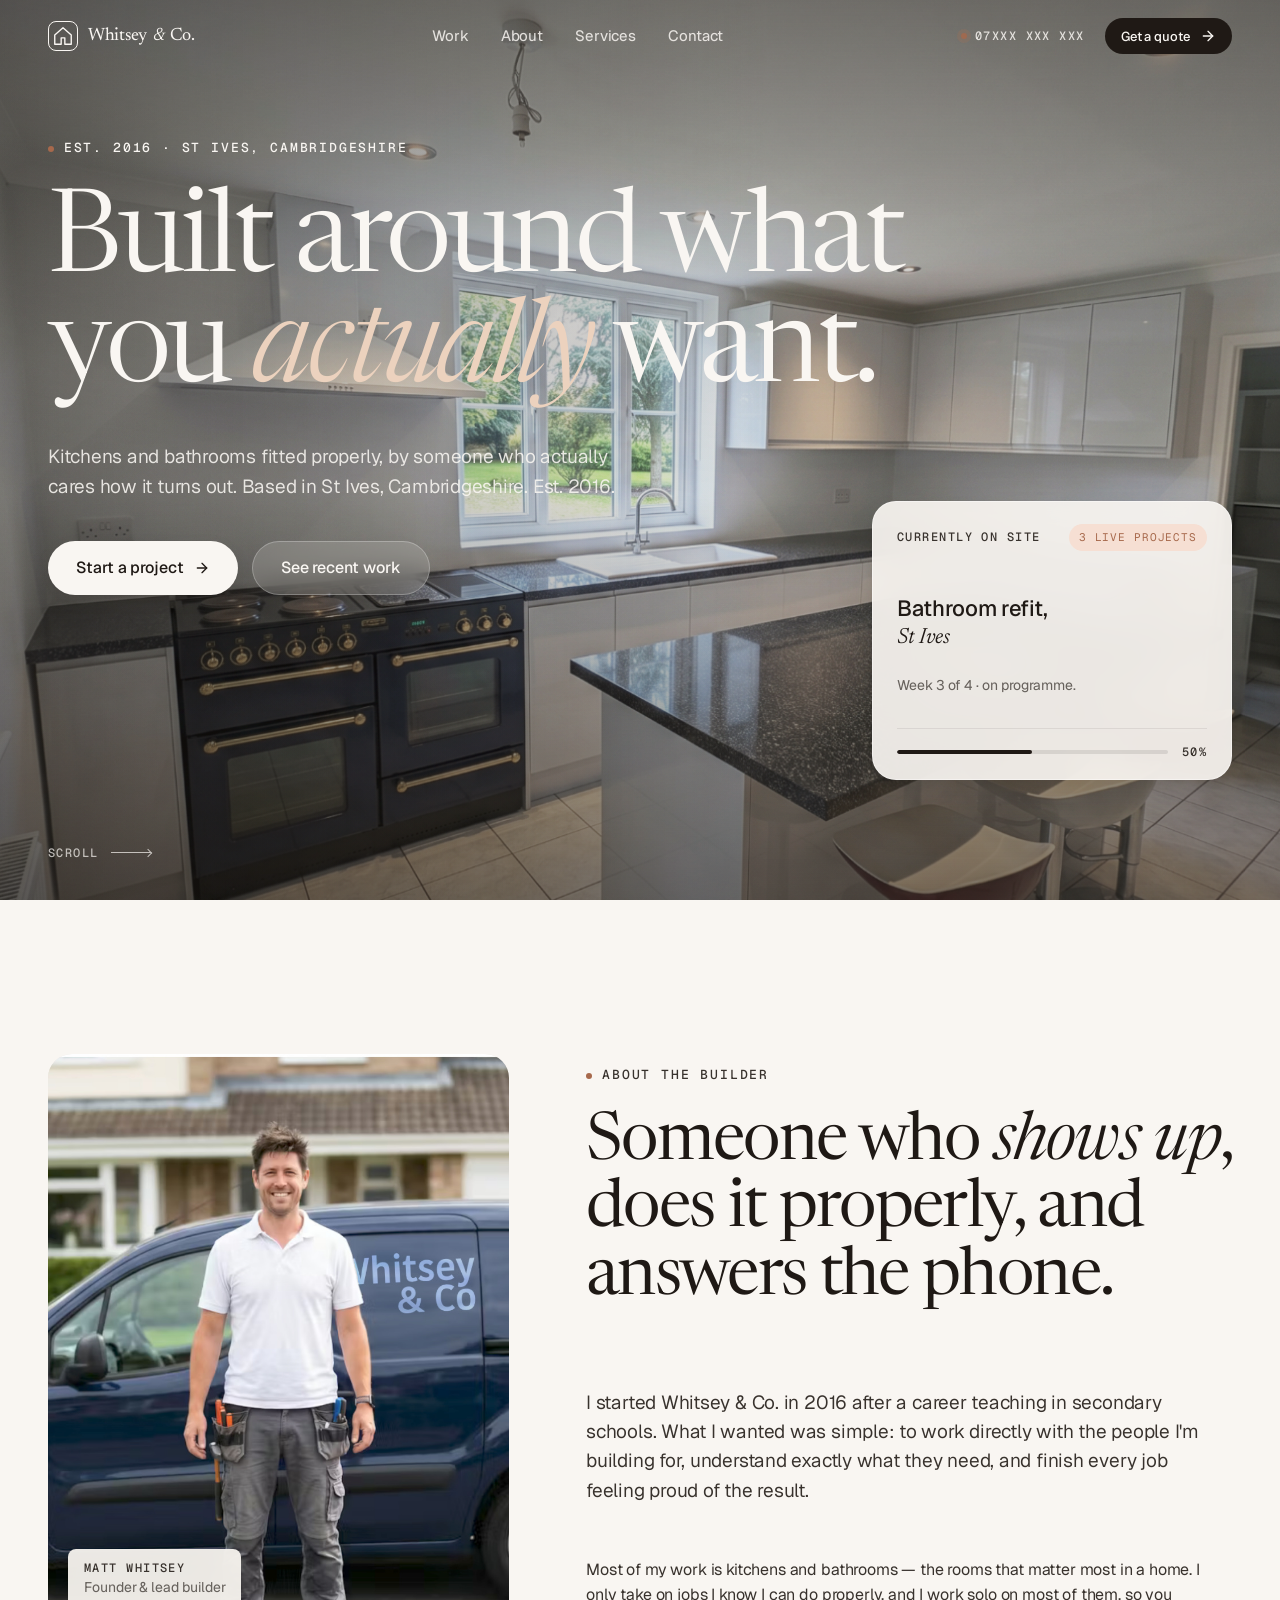
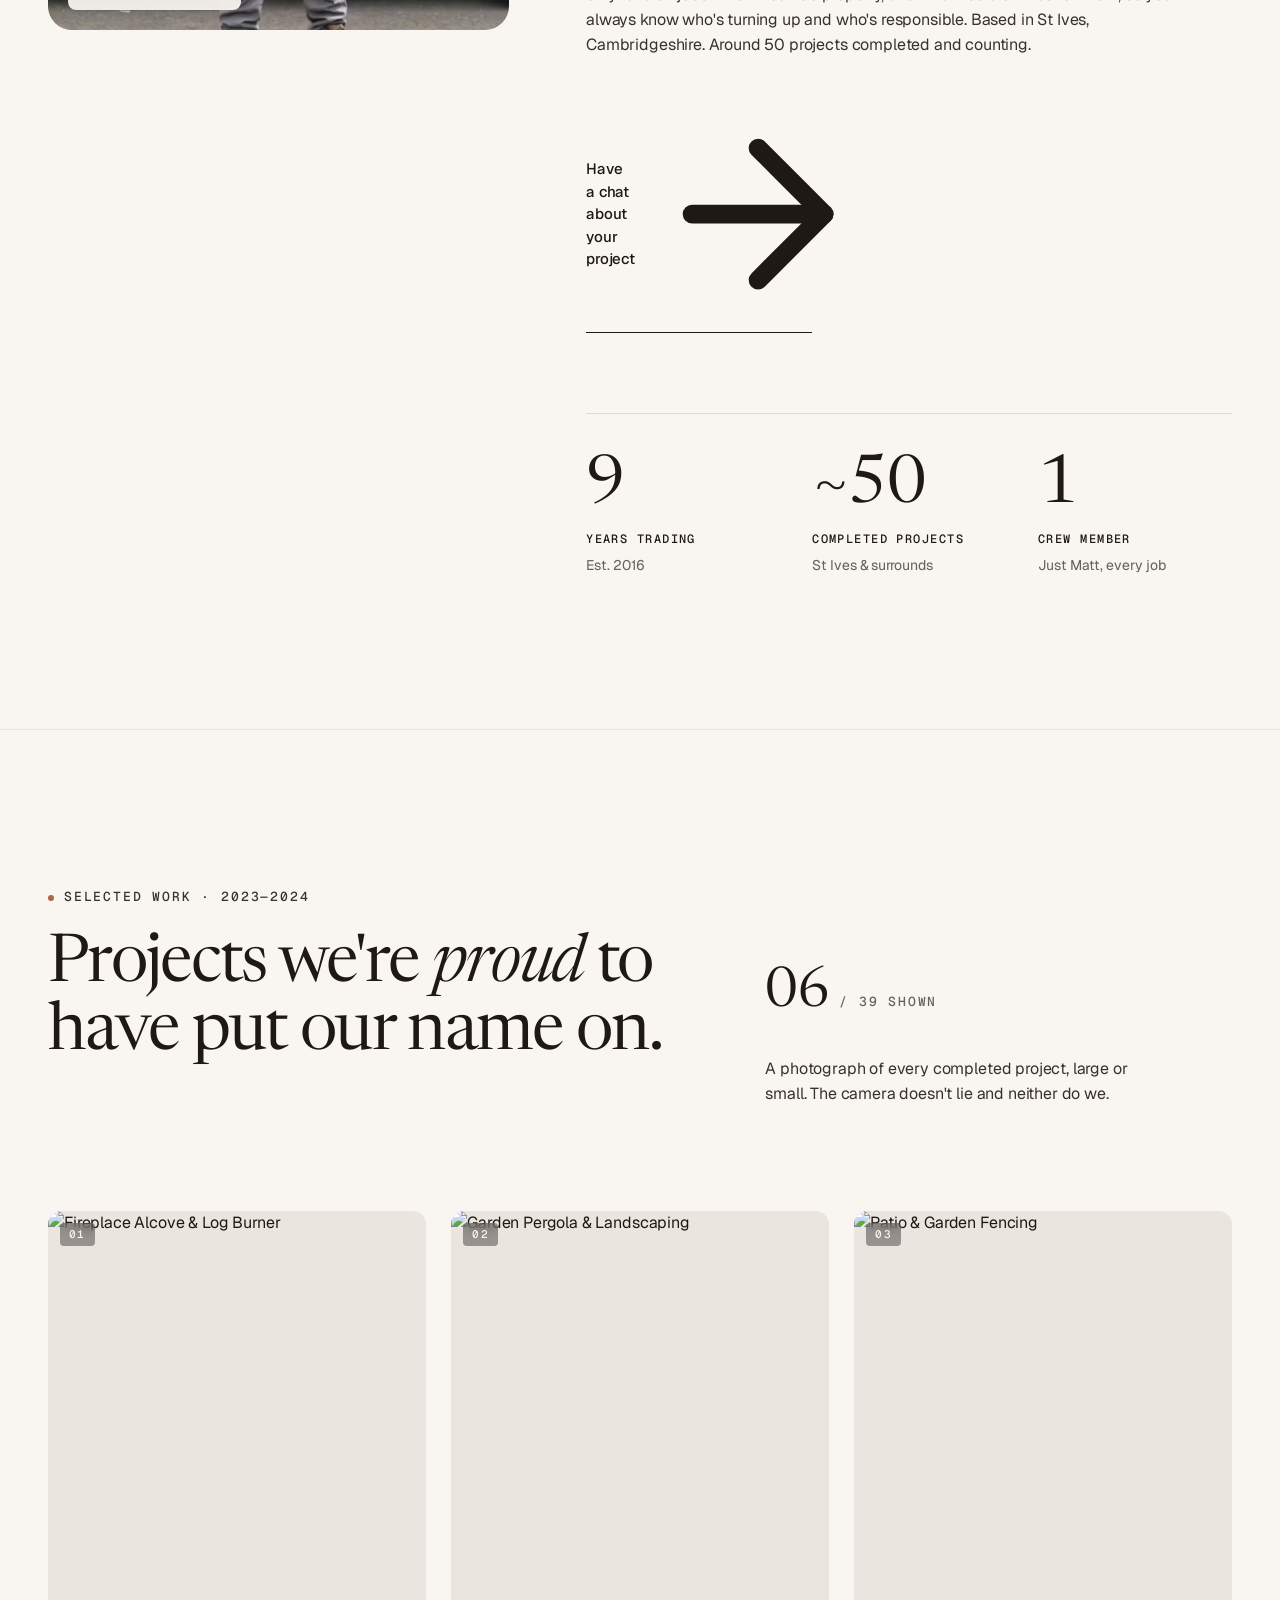
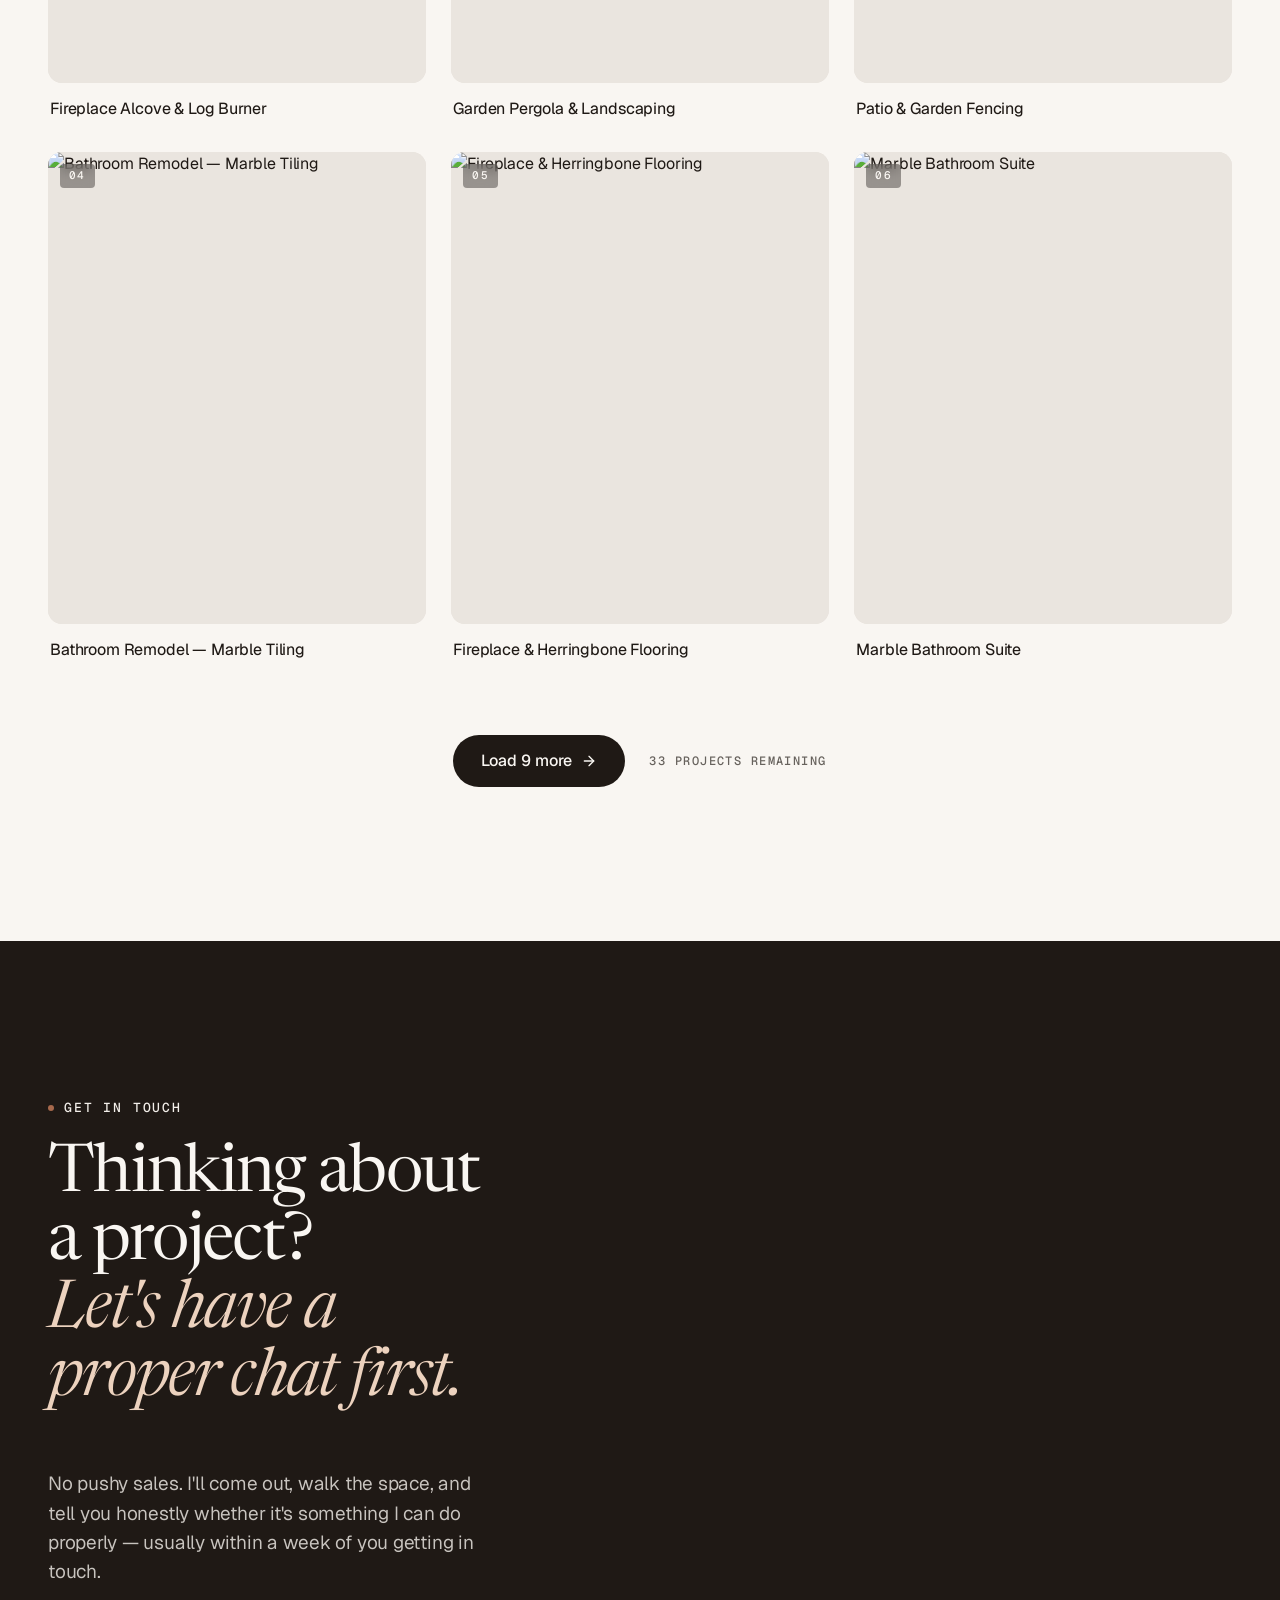
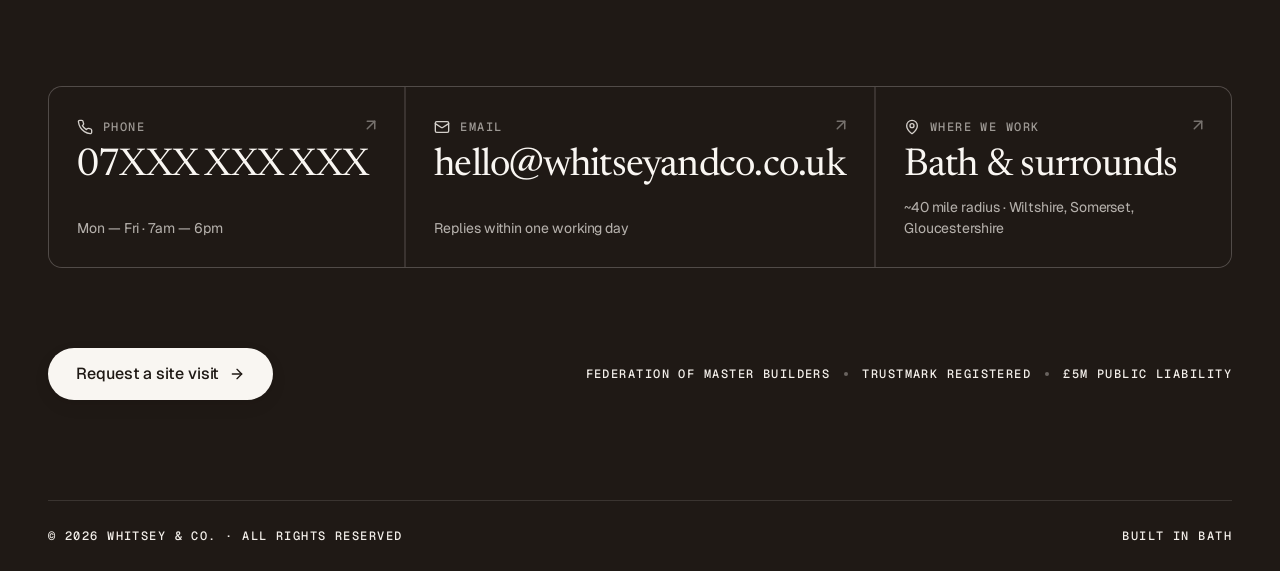
==== index.html @ 05865a09 "Initial commit — Whitsey & Co website Static website for Matt Whitsey's building company with homepa" ====
<!DOCTYPE html>
<html lang="en-GB">
<head>
  <meta charset="utf-8" />
  <meta name="viewport" content="width=device-width,initial-scale=1" />
  <title>Whitsey &amp; Co. — Building Better Homes, Together</title>

  <link rel="preconnect" href="https://fonts.googleapis.com" />
  <link rel="preconnect" href="https://fonts.gstatic.com" crossorigin />
  <link href="https://fonts.googleapis.com/css2?family=Newsreader:ital,opsz,wght@0,6..72,300..600;1,6..72,300..600&family=Geist:wght@300..700&family=Geist+Mono:wght@400..600&display=swap" rel="stylesheet" />

  <style>
    /* ============================================================
       Design Tokens
    ============================================================ */
    :root {
      --bone:        oklch(0.975 0.006 80);
      --bone-2:      oklch(0.955 0.008 75);
      --bone-3:      oklch(0.925 0.010 75);
      --ink:         oklch(0.22 0.012 60);
      --ink-2:       oklch(0.32 0.012 60);
      --ink-3:       oklch(0.50 0.010 65);
      --ink-4:       oklch(0.72 0.008 70);
      --terra:       oklch(0.58 0.09 45);
      --terra-soft:  oklch(0.92 0.03 50);
      --glass-dark:  rgba(28, 24, 20, 0.10);
      --glass-light: rgba(252, 250, 246, 0.16);
      --scrim:       rgba(28, 24, 20, 0.35);

      --font-display: "Newsreader", "Cormorant Garamond", Georgia, serif;
      --font-sans:    "Geist", "Inter", system-ui, -apple-system, "Helvetica Neue", sans-serif;
      --font-mono:    "Geist Mono", "JetBrains Mono", "SF Mono", ui-monospace, monospace;

      --s-1:4px; --s-2:8px; --s-3:12px; --s-4:16px; --s-5:24px;
      --s-6:32px; --s-7:48px; --s-8:64px; --s-9:96px; --s-10:128px;

      --r-sm:4px; --r-md:8px; --r-lg:14px; --r-xl:24px; --r-pill:999px;

      --sh-1: 0 1px 2px rgba(28,24,20,0.04), 0 1px 1px rgba(28,24,20,0.03);
      --sh-2: 0 6px 18px rgba(28,24,20,0.06), 0 2px 4px rgba(28,24,20,0.04);
      --sh-3: 0 24px 60px rgba(28,24,20,0.12), 0 6px 12px rgba(28,24,20,0.06);

      --container: 1280px;
      --container-wide: 1440px;
      --gutter: clamp(20px, 4vw, 48px);
    }

    /* ============================================================
       Reset & base
    ============================================================ */
    *, *::before, *::after { box-sizing: border-box; }
    html, body {
      margin: 0; padding: 0;
      background: var(--bone); color: var(--ink);
      font-family: var(--font-sans);
      font-feature-settings: "kern", "ss01", "cv11";
      -webkit-font-smoothing: antialiased;
      -moz-osx-font-smoothing: grayscale;
      text-rendering: optimizeLegibility;
    }
    body { font-size: 16px; line-height: 1.5; letter-spacing: -0.01em; }
    img { display: block; max-width: 100%; background: var(--bone-3); }
    button { font: inherit; color: inherit; background: none; border: 0; cursor: pointer; }
    a { color: inherit; text-decoration: none; }
    html { scroll-behavior: smooth; }

    /* ============================================================
       Typography
    ============================================================ */
    .display-xl {
      font-family: var(--font-display); font-weight: 360;
      font-size: clamp(56px, 9vw, 128px);
      line-height: 0.96; letter-spacing: -0.03em;
    }
    .display-xl em { font-style: italic; font-weight: 340; }

    .display-lg {
      font-family: var(--font-display); font-weight: 380;
      font-size: clamp(40px, 5.2vw, 72px);
      line-height: 1.02; letter-spacing: -0.025em;
    }
    .display-lg em { font-style: italic; font-weight: 360; }

    .heading-md {
      font-family: var(--font-display); font-weight: 420;
      font-size: clamp(28px, 3vw, 40px);
      line-height: 1.1; letter-spacing: -0.02em;
    }
    .heading-sm {
      font-family: var(--font-sans); font-weight: 500;
      font-size: 22px; line-height: 1.25; letter-spacing: -0.015em;
    }
    .body-lg {
      font-family: var(--font-sans); font-weight: 380;
      font-size: 19px; line-height: 1.55; letter-spacing: -0.012em;
      color: var(--ink-2);
    }
    .body-md {
      font-family: var(--font-sans); font-weight: 400;
      font-size: 16px; line-height: 1.55; letter-spacing: -0.01em;
      color: var(--ink-2);
    }
    .body-sm {
      font-family: var(--font-sans); font-weight: 420;
      font-size: 14px; line-height: 1.5; letter-spacing: -0.005em;
      color: var(--ink-3);
    }
    .mono-label {
      font-family: var(--font-mono); font-weight: 500;
      font-size: 12px; line-height: 1.2; letter-spacing: 0.12em;
      text-transform: uppercase; color: var(--ink-2);
    }
    .mono-label-lg {
      font-family: var(--font-mono); font-weight: 500;
      font-size: 13px; line-height: 1.3; letter-spacing: 0.14em;
      text-transform: uppercase; color: var(--ink-2);
    }

    /* ============================================================
       Buttons
    ============================================================ */
    .btn {
      display: inline-flex; align-items: center; gap: 10px;
      padding: 14px 24px; border-radius: var(--r-pill);
      font-family: var(--font-sans); font-weight: 500;
      font-size: 15px; letter-spacing: -0.005em;
      transition: transform 0.2s ease, background 0.2s ease, color 0.2s ease, box-shadow 0.2s ease;
      white-space: nowrap; line-height: 1;
    }
    .btn:focus-visible { outline: 1.5px dashed var(--ink); outline-offset: 3px; }
    .btn:hover { transform: translateY(-1px); }
    .btn:active { transform: translateY(0); }
    .btn--ink { background: var(--ink); color: var(--bone); }
    .btn--ink:hover { background: #000; }
    .btn--bone { background: var(--bone); color: var(--ink); box-shadow: var(--sh-2); }
    .btn--bone:hover { background: #fff; }
    .btn--ghost { background: transparent; color: var(--ink); border: 1px solid var(--ink); }
    .btn--ghost:hover { background: var(--ink); color: var(--bone); }
    .btn--glass-light {
      background: var(--glass-light); color: var(--bone);
      backdrop-filter: blur(12px); -webkit-backdrop-filter: blur(12px);
      border: 1px solid rgba(255,255,255,0.25);
    }
    .btn--glass-light:hover { background: rgba(255,255,255,0.28); }
    .btn--sm { padding: 10px 16px; font-size: 13px; }
    .btn--lg { padding: 18px 28px; font-size: 16px; }

    /* ============================================================
       Icons (inline SVG)
    ============================================================ */
    .icon {
      display: inline-block; flex-shrink: 0;
      stroke: currentColor; fill: none;
      stroke-width: 2; stroke-linecap: round; stroke-linejoin: round;
      vertical-align: -0.125em;
    }
    .btn .icon { width: 16px; height: 16px; transition: transform 0.2s ease; }
    .btn:hover .icon[data-arrow] { transform: translateX(2px); }

    /* ============================================================
       Layout utilities
    ============================================================ */
    .container { max-width: var(--container); margin: 0 auto; padding: 0 var(--gutter); }
    .container-wide { max-width: var(--container-wide); margin: 0 auto; padding: 0 var(--gutter); }
    .hairline { height: 1px; background: var(--ink-4); opacity: 0.35; }
    .section-marker { display: inline-flex; align-items: center; gap: 10px; }
    .section-marker::before {
      content: ""; width: 6px; height: 6px; border-radius: 50%;
      background: var(--terra); display: inline-block;
    }

    /* ============================================================
       Navigation
    ============================================================ */
    .nav {
      position: fixed; top: 0; left: 0; right: 0; z-index: 100;
      padding: 18px 0;
      transition: background 0.3s ease, backdrop-filter 0.3s ease, padding 0.3s ease;
    }
    .nav--scrolled {
      background: rgba(249,246,241,0.88);
      backdrop-filter: blur(16px) saturate(140%);
      -webkit-backdrop-filter: blur(16px) saturate(140%);
      padding: 12px 0;
      border-bottom: 1px solid rgba(28,24,20,0.06);
    }
    .nav__inner {
      display: flex; align-items: center; justify-content: space-between; gap: 32px;
    }
    .nav__mark {
      display: inline-flex; align-items: center; gap: 10px;
      color: var(--bone); transition: color 0.3s ease;
    }
    .nav--scrolled .nav__mark { color: var(--ink); }
    .nav__mark-glyph {
      width: 30px; height: 30px;
      border: 1px solid currentColor; border-radius: 8px;
      display: inline-flex; align-items: center; justify-content: center;
    }
    .nav__mark-word {
      font-family: var(--font-display); font-weight: 440;
      font-size: 18px; letter-spacing: -0.015em;
    }
    .nav__mark-amp { font-style: italic; font-weight: 400; margin: 0 2px; }
    .nav__links {
      display: flex; gap: 32px; list-style: none; margin: 0; padding: 0;
    }
    .nav__links a {
      font-family: var(--font-sans); font-size: 15px; font-weight: 440;
      letter-spacing: -0.008em; color: var(--bone); opacity: 0.85;
      transition: opacity 0.2s ease, color 0.3s ease;
    }
    .nav__links a:hover { opacity: 1; }
    .nav--scrolled .nav__links a { color: var(--ink-2); }
    .nav--scrolled .nav__links a:hover { color: var(--ink); }
    .nav__cta { display: flex; align-items: center; gap: 20px; }
    .nav__phone {
      display: inline-flex; align-items: center; gap: 8px;
      color: var(--bone); opacity: 0.85; transition: color 0.3s ease;
    }
    .nav--scrolled .nav__phone { color: var(--ink-2); }
    .nav__phone-dot {
      width: 6px; height: 6px; border-radius: 50%;
      background: var(--terra); box-shadow: 0 0 0 4px rgba(196,116,74,0.2);
    }
    /* Hamburger button */
    .nav__burger {
      display: none;
      flex-direction: column; justify-content: center; align-items: center;
      gap: 5px; width: 40px; height: 40px;
      background: none; border: none; cursor: pointer; padding: 4px;
      color: var(--bone); transition: color 0.3s ease;
    }
    .nav--scrolled .nav__burger { color: var(--ink); }
    .nav__burger span {
      display: block; width: 22px; height: 2px;
      background: currentColor; border-radius: 2px;
      transition: transform 0.25s ease, opacity 0.2s ease, width 0.25s ease;
      transform-origin: center;
    }
    /* Animated to X when open */
    .nav--open .nav__burger span:nth-child(1) { transform: translateY(7px) rotate(45deg); }
    .nav--open .nav__burger span:nth-child(2) { opacity: 0; width: 0; }
    .nav--open .nav__burger span:nth-child(3) { transform: translateY(-7px) rotate(-45deg); }

    /* Mobile drawer */
    .nav__drawer {
      display: none;
      position: fixed; inset: 0; top: 0; z-index: 90;
      padding-top: 72px;
      background: var(--ink);
      flex-direction: column;
      animation: drawerIn 0.25s cubic-bezier(0.16,1,0.3,1) forwards;
    }
    @keyframes drawerIn {
      from { opacity: 0; transform: translateY(-8px); }
      to   { opacity: 1; transform: translateY(0); }
    }
    .nav--open .nav__drawer { display: flex; }
    .nav__drawer ul {
      list-style: none; margin: 0; padding: 32px var(--gutter);
      display: flex; flex-direction: column; gap: 4px;
    }
    .nav__drawer ul a {
      display: block; font-family: var(--font-display);
      font-size: clamp(32px, 8vw, 48px); font-weight: 380;
      color: var(--bone); opacity: 0.9; letter-spacing: -0.02em;
      line-height: 1.2;
      transition: opacity 0.15s ease;
    }
    .nav__drawer ul a:hover { opacity: 1; }
    .nav__drawer ul a[aria-current="page"] { color: var(--terra); opacity: 1; }
    .nav__drawer-close {
      position: absolute; top: 18px; right: var(--gutter);
      display: inline-flex; align-items: center; justify-content: center;
      width: 40px; height: 40px;
      background: none; border: none; border-radius: 50%;
      color: var(--bone); opacity: 0.6; cursor: pointer;
      transition: opacity 0.15s ease;
    }
    .nav__drawer-close:hover { opacity: 1; }
    .nav__drawer-cta {
      padding: 0 var(--gutter) 40px;
      margin-top: auto;
      border-top: 1px solid rgba(255,255,255,0.08);
      padding-top: 28px;
    }
    .nav__drawer-cta a { display: inline-flex; }

    @media (max-width: 960px) {
      .nav__phone { display: none; }
    }
    @media (max-width: 640px) {
      .nav__links { display: none; }
      .nav__burger { display: flex; }
      .nav__cta .btn { display: none; }
    }

    /* ============================================================
       Hero
    ============================================================ */
    .hero {
      position: relative; min-height: 100vh; min-height: 100svh;
      color: var(--bone); overflow: hidden; isolation: isolate;
    }
    .hero__image {
      position: absolute; inset: 0; z-index: -1;
      --py: 0px; overflow: hidden;
    }
    .hero__image img {
      width: 100%; height: 115%;
      object-fit: cover; object-position: center;
      transform: translate3d(0, calc(var(--py) * -1), 0) scale(var(--kb-scale, 1.06));
      animation: kenburns 28s ease-in-out infinite alternate;
      will-change: transform;
    }
    @keyframes kenburns {
      0%   { transform: translate3d(0, calc(var(--py) * -1), 0) scale(1.05); transform-origin: 52% 48%; }
      100% { transform: translate3d(0, calc(var(--py) * -1), 0) scale(1.10); transform-origin: 48% 52%; }
    }
    @media (prefers-reduced-motion: reduce) {
      .hero__image img { animation: none; transform: translate3d(0, calc(var(--py) * -1), 0) scale(1.05); }
    }
    .hero__grain {
      position: absolute; inset: 0; pointer-events: none;
      opacity: 0.06; mix-blend-mode: overlay;
      background-image: url("data:image/svg+xml;utf8,<svg xmlns='http://www.w3.org/2000/svg' width='160' height='160'><filter id='n'><feTurbulence type='fractalNoise' baseFrequency='0.9' numOctaves='2' stitchTiles='stitch'/></filter><rect width='100%25' height='100%25' filter='url(%23n)'/></svg>");
      background-size: 160px 160px;
    }
    .hero__scrim {
      position: absolute; inset: 0;
      background:
        linear-gradient(180deg, rgba(28,24,20,0.48) 0%, rgba(28,24,20,0.18) 30%, rgba(28,24,20,0.10) 55%, rgba(28,24,20,0.55) 100%),
        linear-gradient(90deg, rgba(28,24,20,0.28) 0%, rgba(28,24,20,0) 60%);
    }
    .hero__content {
      position: relative; min-height: 100vh; min-height: 100svh;
      padding-top: 140px; padding-bottom: 80px;
      display: grid; grid-template-columns: minmax(0,1fr); align-content: start;
    }
    .hero__eyebrow {
      margin-bottom: 32px; display: flex; align-items: center; gap: 10px;
    }
    .hero__eyebrow-dot {
      width: 6px; height: 6px; border-radius: 50%;
      background: var(--terra); display: inline-block;
    }
    .hero__headline { max-width: 16ch; text-wrap: balance; margin: 0 0 32px; }
    .hero__headline em { color: oklch(0.88 0.04 60); }
    .hero__lede { max-width: 46ch; color: var(--bone); opacity: 0.88; margin: 0 0 40px; }
    .hero__actions { display: flex; flex-wrap: wrap; gap: 14px; margin-bottom: 64px; }

    /* Floating glass card */
    .hero__card {
      position: absolute; right: var(--gutter); bottom: 120px;
      width: 360px; max-width: calc(100vw - 2 * var(--gutter));
      background: rgba(249,246,241,0.92);
      backdrop-filter: blur(20px) saturate(140%);
      -webkit-backdrop-filter: blur(20px) saturate(140%);
      color: var(--ink); border-radius: var(--r-xl);
      padding: 22px 24px 20px; box-shadow: var(--sh-3);
      border: 1px solid rgba(255,255,255,0.4);
    }
    .hero__card-head {
      display: flex; justify-content: space-between; align-items: center;
      margin-bottom: 18px;
    }
    .hero__card-tag {
      font-family: var(--font-mono); font-size: 11px;
      letter-spacing: 0.08em; text-transform: uppercase;
      color: var(--terra); background: var(--terra-soft);
      padding: 5px 10px; border-radius: var(--r-pill);
    }
    .hero__card-body {
      padding: 4px 0 18px;
      border-bottom: 1px solid rgba(28,24,20,0.08); margin-bottom: 16px;
    }
    .hero__card-foot { display: flex; align-items: center; gap: 14px; }
    .hero__card-progress {
      flex: 1; height: 4px; border-radius: 2px;
      background: rgba(28,24,20,0.1); overflow: hidden;
    }
    .hero__card-progress span {
      display: block; height: 100%;
      background: var(--ink); border-radius: 2px;
    }
    .hero__scroll {
      position: absolute; bottom: 40px; left: var(--gutter);
      display: flex; align-items: center; gap: 12px;
      color: var(--bone); opacity: 0.7;
    }
    .hero__scroll-line {
      display: inline-block; width: 40px; height: 1px;
      background: currentColor; position: relative;
    }
    .hero__scroll-line::after {
      content: ""; position: absolute; right: 0; top: 50%;
      width: 6px; height: 6px;
      transform: translateY(-50%) rotate(45deg);
      border-top: 1px solid currentColor; border-right: 1px solid currentColor;
    }
    @media (max-width: 860px) {
      .hero__card { position: relative; right: auto; bottom: auto; width: 100%; margin-top: 40px; }
      .hero__scroll { display: none; }
    }

    /* ============================================================
       About
    ============================================================ */
    .about {
      padding: clamp(80px, 12vw, 160px) 0;
      background: var(--bone); position: relative;
    }
    .about__grid {
      display: grid; grid-template-columns: 5fr 7fr;
      gap: clamp(40px, 6vw, 96px); align-items: start;
    }
    .about__portrait {
      position: relative; border-radius: var(--r-xl);
      overflow: hidden; aspect-ratio: 4/5; background: var(--bone-3);
    }
    .about__portrait img { width: 100%; height: 100%; object-fit: cover; object-position: center top; }
    .about__portrait-tag {
      position: absolute; left: 20px; bottom: 20px;
      background: rgba(249,246,241,0.94);
      backdrop-filter: blur(16px); -webkit-backdrop-filter: blur(16px);
      padding: 12px 16px; border-radius: var(--r-md);
      display: flex; flex-direction: column; gap: 2px;
      box-shadow: var(--sh-1);
    }
    .about__copy { padding-top: 8px; }
    .about__text {
      margin-top: 32px; display: flex; flex-direction: column;
      gap: 18px; max-width: 56ch;
    }
    .about__link {
      display: inline-flex; align-items: center; gap: 10px;
      margin-top: 28px; padding-bottom: 4px;
      border-bottom: 1px solid var(--ink);
      font-family: var(--font-sans); font-weight: 500; font-size: 15px;
      color: var(--ink); transition: gap 0.2s ease;
    }
    .about__link:hover { gap: 14px; }
    .about__stats {
      margin-top: clamp(48px, 7vw, 80px);
      display: grid; grid-template-columns: repeat(3, 1fr);
      gap: clamp(16px, 3vw, 32px);
      padding-top: 40px; border-top: 1px solid rgba(28,24,20,0.12);
    }
    .stat { display: flex; flex-direction: column; gap: 8px; }
    .stat__big {
      line-height: 1; margin-bottom: 4px;
      display: flex; align-items: baseline; gap: 8px; color: var(--ink);
    }
    .stat__star { color: var(--terra); fill: var(--terra); width: 0.4em; height: 0.4em; margin-left: 4px; vertical-align: 0.15em; }
    .stat__label { color: var(--ink); }
    .stat__note { color: var(--ink-3); }
    @media (max-width: 900px) {
      .about__grid { grid-template-columns: 1fr; }
      .about__portrait { max-width: 480px; }
    }
    @media (max-width: 600px) {
      .about__stats { grid-template-columns: 1fr; gap: 24px; }
    }

    /* ============================================================
       Gallery
    ============================================================ */
    .gallery {
      padding: clamp(80px, 12vw, 160px) 0;
      background: var(--bone);
      border-top: 1px solid rgba(28,24,20,0.08);
    }
    .gallery__head {
      display: grid; grid-template-columns: 7fr 5fr;
      gap: clamp(32px, 5vw, 80px); align-items: end;
      margin-bottom: clamp(48px, 7vw, 88px);
    }
    .gallery__head-meta { display: flex; flex-direction: column; gap: 20px; align-items: flex-start; }
    .gallery__counter { display: flex; align-items: baseline; gap: 10px; }
    .gallery__counter-big {
      font-family: var(--font-display); font-weight: 380;
      font-size: 56px; line-height: 1; letter-spacing: -0.02em; color: var(--ink);
    }
    .gallery__counter-total { color: var(--ink-3); }
    .gallery__grid {
      display: grid; grid-template-columns: repeat(3, 1fr);
      gap: clamp(16px, 2.4vw, 32px) clamp(14px, 2vw, 28px);
    }
    .gcard { margin: 0; display: flex; flex-direction: column; gap: 14px; }
    .gcard__img {
      position: relative; aspect-ratio: 4/5;
      border-radius: var(--r-lg); overflow: hidden; background: var(--bone-3);
    }
    .gcard__img img {
      width: 100%; height: 100%; object-fit: cover;
      transition: transform 0.6s cubic-bezier(0.2, 0.8, 0.2, 1);
    }
    .gcard:hover .gcard__img img { transform: scale(1.03); }
    .gcard__num {
      position: absolute; top: 12px; left: 12px;
      color: var(--bone); background: rgba(28,24,20,0.4);
      backdrop-filter: blur(6px); -webkit-backdrop-filter: blur(6px);
      padding: 5px 9px; border-radius: var(--r-sm); font-size: 11px;
    }
    .gcard__cap {
      display: flex; justify-content: space-between; align-items: baseline;
      gap: 12px; padding: 0 2px;
    }
    .gallery__foot {
      margin-top: clamp(48px, 6vw, 72px);
      display: flex; align-items: center; gap: 24px;
      justify-content: center; flex-wrap: wrap;
    }
    @media (max-width: 860px) {
      .gallery__head { grid-template-columns: 1fr; }
      .gallery__grid { grid-template-columns: repeat(2, 1fr); }
    }
    @media (max-width: 520px) {
      .gallery__grid { grid-template-columns: 1fr; }
    }

    /* ============================================================
       Contact
    ============================================================ */
    .contact {
      background: var(--ink); color: var(--bone);
      padding-top: clamp(80px, 12vw, 160px);
    }
    .contact__inner { display: flex; flex-direction: column; gap: clamp(48px, 7vw, 80px); }
    .contact__lead { max-width: 40ch; }
    .contact__lead h2 { color: var(--bone); }
    .contact__lead em { color: oklch(0.88 0.04 60); }
    .contact__cards {
      display: grid; grid-template-columns: repeat(3, 1fr);
      gap: 2px; background: rgba(249,246,241,0.12);
      border-radius: var(--r-lg); overflow: hidden;
      border: 1px solid rgba(249,246,241,0.12);
    }
    .ccard {
      position: relative; background: var(--ink);
      padding: 32px 28px 28px;
      display: flex; flex-direction: column; gap: 10px;
      transition: background 0.25s ease; min-height: 180px;
    }
    .ccard:hover { background: oklch(0.27 0.012 60); }
    .ccard__label { color: var(--bone-2); opacity: 0.7; }
    .ccard__icon-row { display: inline-flex; align-items: center; gap: 10px; color: var(--bone-2); opacity: 0.85; }
    .ccard__big { color: var(--bone); font-family: var(--font-display); }
    .ccard__note { margin-top: auto; }
    .ccard__arrow {
      position: absolute; top: 28px; right: 24px;
      color: var(--bone); opacity: 0.4;
      transition: opacity 0.2s ease, transform 0.2s ease;
    }
    .ccard:hover .ccard__arrow { opacity: 1; transform: translate(3px, -3px); }
    @media (max-width: 820px) {
      .contact__cards { grid-template-columns: 1fr; }
    }
    .contact__foot {
      display: flex; align-items: center; justify-content: space-between;
      gap: 24px; flex-wrap: wrap;
      padding-bottom: clamp(60px, 8vw, 100px);
      border-bottom: 1px solid rgba(249,246,241,0.12);
    }
    .contact__credentials { display: flex; align-items: center; gap: 14px; flex-wrap: wrap; }
    .contact__credentials-dot { width: 4px; height: 4px; border-radius: 50%; background: var(--bone-2); opacity: 0.35; }
    .foot { padding: 28px 0; }
    .foot__inner { display: flex; justify-content: space-between; gap: 20px; flex-wrap: wrap; }

    /* ============================================================
       Lightbox
    ============================================================ */
    .lightbox {
      display: none; position: fixed; inset: 0; z-index: 200;
      background: rgba(20,16,12,0.94);
      align-items: center; justify-content: center; flex-direction: column;
    }
    .lightbox.open { display: flex; }
    .lightbox__img {
      max-width: 90vw; max-height: 82vh;
      border-radius: var(--r-lg); object-fit: contain;
    }
    .lightbox__cap {
      color: var(--bone-2); font-family: var(--font-mono);
      font-size: 12px; letter-spacing: 0.1em; text-transform: uppercase;
      margin-top: 16px;
    }
    .lightbox__close {
      position: absolute; top: 20px; right: 24px;
      color: var(--bone); font-size: 2rem; opacity: 0.7;
      transition: opacity 0.2s;
    }
    .lightbox__close:hover { opacity: 1; }
    .lightbox__prev, .lightbox__next {
      position: absolute; top: 50%; transform: translateY(-50%);
      background: rgba(255,255,255,0.1); border: none; color: var(--bone);
      font-size: 2rem; padding: 0.5rem 1rem; border-radius: var(--r-md);
      transition: background 0.2s;
    }
    .lightbox__prev { left: 20px; }
    .lightbox__next { right: 20px; }
    .lightbox__prev:hover, .lightbox__next:hover { background: rgba(255,255,255,0.2); }
  </style>
</head>
<body>

  <!-- ── Navigation ── -->
  <nav class="nav" id="nav" aria-label="Primary">
    <div class="nav__inner container-wide">
      <a href="#top" class="nav__mark" aria-label="Whitsey & Co. — home">
        <span class="nav__mark-glyph" aria-hidden="true">
          <svg viewBox="0 0 24 24" width="22" height="22" fill="none" stroke="currentColor" stroke-width="1.5">
            <path d="M3 11 L12 3 L21 11 L21 21 L14 21 L14 14 L10 14 L10 21 L3 21 Z" stroke-linejoin="round"/>
          </svg>
        </span>
        <span class="nav__mark-word">Whitsey <span class="nav__mark-amp">&amp;</span> Co.</span>
      </a>
      <ul class="nav__links">
        <li><a href="#work">Work</a></li>
        <li><a href="#about">About</a></li>
        <li><a href="services.html">Services</a></li>
        <li><a href="#contact">Contact</a></li>
      </ul>
      <div class="nav__cta">
        <span class="nav__phone mono-label">
          <span class="nav__phone-dot" aria-hidden="true"></span>
          07XXX XXX XXX
        </span>
        <a href="#contact" class="btn btn--ink btn--sm">
          Get a quote
          <svg class="icon" viewBox="0 0 24 24" data-arrow aria-hidden="true"><path d="M5 12h14"/><path d="m12 5 7 7-7 7"/></svg>
        </a>
        <button class="nav__burger" id="nav-burger" aria-label="Open menu" aria-expanded="false" aria-controls="nav-drawer">
          <span></span><span></span><span></span>
        </button>
      </div>
    </div>

    <!-- Mobile drawer -->
    <div class="nav__drawer" id="nav-drawer" role="dialog" aria-label="Navigation menu">
      <button class="nav__drawer-close" onclick="closeDrawer()" aria-label="Close menu">
        <svg viewBox="0 0 24 24" width="22" height="22" fill="none" stroke="currentColor" stroke-width="2" stroke-linecap="round"><path d="M18 6 6 18M6 6l12 12"/></svg>
      </button>
      <ul>
        <li><a href="#work"         onclick="closeDrawer()">Work</a></li>
        <li><a href="#about"        onclick="closeDrawer()">About</a></li>
        <li><a href="services.html" onclick="closeDrawer()">Services</a></li>
        <li><a href="#contact"      onclick="closeDrawer()">Contact</a></li>
      </ul>
      <div class="nav__drawer-cta">
        <a href="#contact" class="btn btn--bone btn--lg" onclick="closeDrawer()">
          Get a quote
          <svg class="icon" viewBox="0 0 24 24" data-arrow aria-hidden="true"><path d="M5 12h14"/><path d="m12 5 7 7-7 7"/></svg>
        </a>
      </div>
    </div>
  </nav>

  <!-- ── Hero ── -->
  <header class="hero" id="top">
    <div class="hero__image" id="hero-image" aria-hidden="true">
      <img src="Matt-kitchen-bright.jpg" alt="" loading="eager" id="hero-img" />
      <div class="hero__grain"></div>
      <div class="hero__scrim"></div>
    </div>

    <div class="hero__content container-wide">
      <div class="hero__eyebrow">
        <span class="mono-label-lg" style="color:var(--bone)">
          <span class="hero__eyebrow-dot"></span> Est. 2016 · St Ives, Cambridgeshire
        </span>
      </div>

      <h1 class="hero__headline display-xl">
Built around what<br>you <em>actually</em> want.
      </h1>

      <p class="hero__lede body-lg">
        Kitchens and bathrooms fitted properly, by someone who actually cares
        how it turns out. Based in St Ives, Cambridgeshire. Est. 2016.
      </p>

      <div class="hero__actions">
        <a href="#contact" class="btn btn--bone btn--lg">
          Start a project
          <svg class="icon" viewBox="0 0 24 24" data-arrow aria-hidden="true"><path d="M5 12h14"/><path d="m12 5 7 7-7 7"/></svg>
        </a>
        <a href="#work" class="btn btn--glass-light btn--lg">See recent work</a>
      </div>

      <aside class="hero__card" aria-label="Currently on site">
        <div class="hero__card-head">
          <span class="mono-label">Currently on site</span>
          <span class="hero__card-tag">3 live projects</span>
        </div>
        <div class="hero__card-body">
          <p class="heading-sm">Bathroom refit,<br><em style="font-family:var(--font-display);font-weight:380">St Ives</em></p>
          <p class="body-sm" style="margin-top:10px">Week 3 of 4 · on programme.</p>
        </div>
        <div class="hero__card-foot">
          <div class="hero__card-progress" aria-hidden="true"><span style="width:50%"></span></div>
          <span class="mono-label">50%</span>
        </div>
      </aside>

      <div class="hero__scroll">
        <span class="mono-label" style="color:var(--bone)">Scroll</span>
        <span class="hero__scroll-line" aria-hidden="true"></span>
      </div>
    </div>
  </header>

  <!-- ── About ── -->
  <section class="about" id="about">
    <div class="container-wide about__grid">
      <div class="about__portrait">
        <img src="Builder-and-van-portrait.jpg" alt="Matt Whitsey on site" loading="lazy" />
        <div class="about__portrait-tag">
          <span class="mono-label">Matt Whitsey</span>
          <span class="body-sm">Founder &amp; lead builder</span>
        </div>
      </div>
      <div class="about__copy">
        <span class="mono-label-lg section-marker">About the builder</span>
        <h2 class="display-lg" style="margin-top:24px">
          Someone who <em>shows up</em>, does it properly, and answers the phone.
        </h2>
        <div class="about__text">
          <p class="body-lg">
            I started Whitsey &amp; Co. in 2016 after a career teaching in secondary schools. What I wanted was simple: to work directly with the people I'm building for, understand exactly what they need, and finish every job feeling proud of the result.
          </p>
          <p class="body-md">
            Most of my work is kitchens and bathrooms — the rooms that matter most in a home. I only take on jobs I know I can do properly, and I work solo on most of them, so you always know who's turning up and who's responsible. Based in St Ives, Cambridgeshire. Around 50 projects completed and counting.
          </p>
        </div>
        <a href="#contact" class="about__link">
          Have a chat about your project
          <svg class="icon" viewBox="0 0 24 24" data-arrow aria-hidden="true"><path d="M5 12h14"/><path d="m12 5 7 7-7 7"/></svg>
        </a>
        <div class="about__stats">
          <div class="stat">
            <div class="stat__big display-lg">9</div>
            <div class="stat__label mono-label">Years trading</div>
            <div class="stat__note body-sm">Est. 2016</div>
          </div>
          <div class="stat">
            <div class="stat__big display-lg">~50</div>
            <div class="stat__label mono-label">Completed projects</div>
            <div class="stat__note body-sm">St Ives &amp; surrounds</div>
          </div>
          <div class="stat">
            <div class="stat__big display-lg">1</div>
            <div class="stat__label mono-label">Crew member</div>
            <div class="stat__note body-sm">Just Matt, every job</div>
          </div>
        </div>
      </div>
    </div>
  </section>

  <!-- ── Gallery ── -->
  <section class="gallery" id="work">
    <div class="container-wide">
      <div class="gallery__head">
        <div>
          <span class="mono-label-lg section-marker">Selected work · 2023—2024</span>
          <h2 class="display-lg" style="margin-top:24px;max-width:18ch">
            Projects we're <em>proud</em> to have put our name on.
          </h2>
        </div>
        <div class="gallery__head-meta">
          <div class="gallery__counter mono-label-lg">
            <span class="gallery__counter-big" id="gallery-shown">06</span>
            <span class="gallery__counter-total">/ <span id="gallery-total">39</span> shown</span>
          </div>
          <p class="body-md" style="max-width:34ch">
            A photograph of every completed project, large or small. The
            camera doesn't lie and neither do we.
          </p>
        </div>
      </div>

      <div class="gallery__grid" id="gallery-grid"></div>

      <div class="gallery__foot" id="gallery-foot">
        <button class="btn btn--ink btn--lg" id="gallery-btn" onclick="galleryLoadMore()">
          Load more
          <svg class="icon" viewBox="0 0 24 24" data-arrow aria-hidden="true"><path d="M5 12h14"/><path d="m12 5 7 7-7 7"/></svg>
        </button>
        <span class="mono-label" style="color:var(--ink-3)" id="gallery-remaining"></span>
      </div>
    </div>
  </section>

  <!-- ── Contact ── -->
  <section class="contact" id="contact">
    <div class="container-wide">
      <div class="contact__inner">
        <div class="contact__lead">
          <span class="mono-label-lg section-marker" style="color:var(--bone-2)">Get in touch</span>
          <h2 class="display-lg" style="margin-top:24px">
            Thinking about a project?<br><em>Let's have a proper chat first.</em>
          </h2>
          <p class="body-lg" style="color:var(--bone-2);opacity:0.8;max-width:48ch;margin-top:24px">
            No pushy sales. I'll come out, walk the space, and tell you honestly
            whether it's something I can do properly — usually within a week of
            you getting in touch.
          </p>
        </div>

        <div class="contact__cards">
          <a class="ccard" href="tel:+4407000000000">
            <span class="ccard__icon-row">
              <svg class="icon" viewBox="0 0 24 24" width="16" height="16" aria-hidden="true"><path d="M22 16.92v3a2 2 0 0 1-2.18 2 19.79 19.79 0 0 1-8.63-3.07 19.5 19.5 0 0 1-6-6 19.79 19.79 0 0 1-3.07-8.67A2 2 0 0 1 4.11 2h3a2 2 0 0 1 2 1.72 12.84 12.84 0 0 0 .7 2.81 2 2 0 0 1-.45 2.11L8.09 9.91a16 16 0 0 0 6 6l1.27-1.27a2 2 0 0 1 2.11-.45 12.84 12.84 0 0 0 2.81.7A2 2 0 0 1 22 16.92z"/></svg>
              <span class="mono-label ccard__label">Phone</span>
            </span>
            <span class="ccard__big heading-md">07XXX XXX XXX</span>
            <span class="body-sm ccard__note" style="color:var(--bone-2);opacity:0.7">Mon — Fri · 7am — 6pm</span>
            <span class="ccard__arrow" aria-hidden="true">
              <svg class="icon" viewBox="0 0 24 24" width="18" height="18"><path d="M7 7h10v10"/><path d="M7 17 17 7"/></svg>
            </span>
          </a>
          <a class="ccard" href="mailto:hello@whitseyandco.co.uk">
            <span class="ccard__icon-row">
              <svg class="icon" viewBox="0 0 24 24" width="16" height="16" aria-hidden="true"><rect width="20" height="16" x="2" y="4" rx="2"/><path d="m22 7-8.97 5.7a1.94 1.94 0 0 1-2.06 0L2 7"/></svg>
              <span class="mono-label ccard__label">Email</span>
            </span>
            <span class="ccard__big heading-md">hello@whitseyandco.co.uk</span>
            <span class="body-sm ccard__note" style="color:var(--bone-2);opacity:0.7">Replies within one working day</span>
            <span class="ccard__arrow" aria-hidden="true">
              <svg class="icon" viewBox="0 0 24 24" width="18" height="18"><path d="M7 7h10v10"/><path d="M7 17 17 7"/></svg>
            </span>
          </a>
          <a class="ccard" href="#">
            <span class="ccard__icon-row">
              <svg class="icon" viewBox="0 0 24 24" width="16" height="16" aria-hidden="true"><path d="M20 10c0 4.993-5.539 10.193-7.399 11.799a1 1 0 0 1-1.202 0C9.539 20.193 4 14.993 4 10a8 8 0 0 1 16 0"/><circle cx="12" cy="10" r="3"/></svg>
              <span class="mono-label ccard__label">Where we work</span>
            </span>
            <span class="ccard__big heading-md">Bath &amp; surrounds</span>
            <span class="body-sm ccard__note" style="color:var(--bone-2);opacity:0.7">~40 mile radius · Wiltshire, Somerset, Gloucestershire</span>
            <span class="ccard__arrow" aria-hidden="true">
              <svg class="icon" viewBox="0 0 24 24" width="18" height="18"><path d="M7 7h10v10"/><path d="M7 17 17 7"/></svg>
            </span>
          </a>
        </div>

        <div class="contact__foot">
          <a href="#contact" class="btn btn--bone btn--lg">
            Request a site visit
            <svg class="icon" viewBox="0 0 24 24" data-arrow aria-hidden="true"><path d="M5 12h14"/><path d="m12 5 7 7-7 7"/></svg>
          </a>
          <div class="contact__credentials">
            <span class="mono-label" style="color:var(--bone-2)">Federation of Master Builders</span>
            <span class="contact__credentials-dot"></span>
            <span class="mono-label" style="color:var(--bone-2)">TrustMark registered</span>
            <span class="contact__credentials-dot"></span>
            <span class="mono-label" style="color:var(--bone-2)">£5m public liability</span>
          </div>
        </div>
      </div>
    </div>

    <footer class="foot">
      <div class="container-wide foot__inner">
        <span class="mono-label" style="color:var(--bone-2)">© 2026 Whitsey &amp; Co. · All rights reserved</span>
        <span class="mono-label" style="color:var(--bone-2)">Built in Bath</span>
      </div>
    </footer>
  </section>

  <!-- ── Lightbox ── -->
  <div class="lightbox" id="lightbox" role="dialog" aria-modal="true">
    <button class="lightbox__close" onclick="lightboxClose()" aria-label="Close">&times;</button>
    <button class="lightbox__prev" onclick="lightboxNav(-1)" aria-label="Previous">&#8249;</button>
    <img class="lightbox__img" id="lightbox-img" src="" alt="" />
    <span class="lightbox__cap" id="lightbox-cap"></span>
    <button class="lightbox__next" onclick="lightboxNav(1)" aria-label="Next">&#8250;</button>
  </div>

  <script>
    // ── Gallery data — Matt's real photos ──
    const PHOTOS = [
      { src: "gallery_images/PHOTO-2026-04-11-17-01-06.jpg",    cap: "Fireplace Alcove & Log Burner" },
      { src: "gallery_images/PHOTO-2026-04-11-17-01-06 2.jpg",  cap: "Garden Pergola & Landscaping" },
      { src: "gallery_images/PHOTO-2026-04-11-17-01-07.jpg",    cap: "Patio & Garden Fencing" },
      { src: "gallery_images/PHOTO-2026-04-11-17-01-07 2.jpg",  cap: "Bathroom Remodel — Marble Tiling" },
      { src: "gallery_images/PHOTO-2026-04-11-17-01-10 4.jpg",  cap: "Fireplace & Herringbone Flooring" },
      { src: "gallery_images/PHOTO-2026-04-11-17-01-10 5.jpg",  cap: "Marble Bathroom Suite" },
      { src: "gallery_images/PHOTO-2026-04-11-17-01-10 6.jpg",  cap: "Kitchen Renovation" },
      { src: "gallery_images/PHOTO-2026-04-11-17-01-10 7.jpg",  cap: "Patio Laying" },
      { src: "gallery_images/PHOTO-2026-04-11-17-01-10 8.jpg",  cap: "Media Wall & Fireplace" },
      { src: "gallery_images/PHOTO-2026-04-11-17-01-11 2.jpg",  cap: "Open-Plan Kitchen Extension" },
      { src: "gallery_images/PHOTO-2026-04-11-17-01-11 3.jpg",  cap: "Kitchen Fit — White & Dark" },
      { src: "gallery_images/PHOTO-2026-04-11-17-01-11 4.jpg",  cap: "Side Extension — Cladding" },
      { src: "gallery_images/PHOTO-2026-04-11-17-01-11 5.jpg",  cap: "Bathroom — Grey Fitted Units" },
      { src: "gallery_images/PHOTO-2026-04-11-17-01-11 6.jpg",  cap: "Hallway Plastering" },
      { src: "gallery_images/PHOTO-2026-04-11-17-01-11 7.jpg",  cap: "Kitchen Diner — Open Plan" },
      { src: "gallery_images/PHOTO-2026-04-11-17-01-11 8.jpg",  cap: "Kitchen Fit — Grey Shaker" },
      { src: "gallery_images/PHOTO-2026-04-11-17-01-11 9.jpg",  cap: "Luxury En Suite" },
      { src: "gallery_images/PHOTO-2026-04-11-17-01-11 10.jpg", cap: "Bathroom — Hexagon Tiles" },
      { src: "gallery_images/PHOTO-2026-04-11-17-01-11 11.jpg", cap: "Shower Room — Marble & Chrome" },
      { src: "gallery_images/PHOTO-2026-04-11-17-01-12.jpg",    cap: "Extension — In Progress" },
      { src: "gallery_images/PHOTO-2026-04-11-17-01-12 2.jpg",  cap: "Kitchen — Wood Worktop" },
      { src: "gallery_images/PHOTO-2026-04-11-17-01-12 3.jpg",  cap: "Bay Window Renovation" },
      { src: "gallery_images/PHOTO-2026-04-11-17-01-12 4.jpg",  cap: "Side Extension & Conservatory" },
      { src: "gallery_images/PHOTO-2026-04-11-17-01-12 5.jpg",  cap: "Bathroom — Grey Units" },
      { src: "gallery_images/PHOTO-2026-04-11-17-01-12 6.jpg",  cap: "Hallway Replaster" },
      { src: "gallery_images/PHOTO-2026-04-11-17-01-12 7.jpg",  cap: "Open-Plan Kitchen Diner" },
      { src: "gallery_images/PHOTO-2026-04-11-17-01-12 8.jpg",  cap: "Kitchen — Grey Shaker" },
      { src: "gallery_images/PHOTO-2026-04-11-17-01-12 9.jpg",  cap: "Luxury En Suite" },
      { src: "gallery_images/PHOTO-2026-04-11-17-01-12 10.jpg", cap: "Bathroom — Hexagon Tiles" },
      { src: "gallery_images/PHOTO-2026-04-11-17-01-12 11.jpg", cap: "Shower Room" },
      { src: "gallery_images/PHOTO-2026-04-11-17-01-12 12.jpg", cap: "Side Extension — Cladding" },
      { src: "gallery_images/PHOTO-2026-04-11-17-01-12 13.jpg", cap: "Kitchen — Dark Blue Shaker" },
      { src: "gallery_images/PHOTO-2026-04-11-17-01-13.jpg",    cap: "WC — Patterned Tiles" },
      { src: "gallery_images/PHOTO-2026-04-11-17-01-13 2.jpg",  cap: "Kitchen — Herringbone Splashback" },
      { src: "gallery_images/PHOTO-2026-04-11-17-01-13 3.jpg",  cap: "Bathroom — Dark Tiled Suite" },
      { src: "gallery_images/PHOTO-2026-04-11-17-01-10.jpg",    cap: "Bathroom — Marble Tiling" },
      { src: "gallery_images/PHOTO-2026-04-11-17-01-10 2.jpg",  cap: "Garden Pergola Walk" },
      { src: "gallery_images/PHOTO-2026-04-11-17-01-10 3.jpg",  cap: "Fireplace & Alcove Plastering" },
      { src: "gallery_images/PHOTO-2026-04-11-17-01-11.jpg",    cap: "Living Room — Open Plan" },
    ];

    const INITIAL = 6, STEP = 9;
    let shown = 0;
    const grid = document.getElementById("gallery-grid");
    const btn  = document.getElementById("gallery-btn");
    const rem  = document.getElementById("gallery-remaining");
    const shownEl = document.getElementById("gallery-shown");
    document.getElementById("gallery-total").textContent = PHOTOS.length;

    function renderCards(from, to) {
      for (let i = from; i < to; i++) {
        const p = PHOTOS[i];
        const fig = document.createElement("figure");
        fig.className = "gcard";
        fig.innerHTML = `
          <div class="gcard__img">
            <img src="${p.src}" alt="${p.cap}" loading="lazy" />
            <span class="gcard__num mono-label">${String(i+1).padStart(2,"0")}</span>
          </div>
          <figcaption class="gcard__cap">
            <span class="body-md" style="color:var(--ink);font-weight:440">${p.cap}</span>
          </figcaption>`;
        fig.querySelector(".gcard__img").addEventListener("click", () => lightboxOpen(i));
        grid.appendChild(fig);
      }
    }

    function galleryLoadMore() {
      const next = Math.min(shown + (shown === 0 ? INITIAL : STEP), PHOTOS.length);
      renderCards(shown, next);
      shown = next;
      shownEl.textContent = String(shown).padStart(2, "0");
      const remaining = PHOTOS.length - shown;
      if (remaining <= 0) {
        btn.textContent = "Collapse gallery";
        btn.onclick = galleryCollapse;
        rem.textContent = "That's the lot — for now.";
        btn.innerHTML = `Collapse gallery`;
      } else {
        btn.innerHTML = `Load ${Math.min(STEP, remaining)} more <svg class="icon" viewBox="0 0 24 24" data-arrow aria-hidden="true"><path d="M5 12h14"/><path d="m12 5 7 7-7 7"/></svg>`;
        rem.textContent = `${remaining} project${remaining === 1 ? "" : "s"} remaining`;
      }
    }

    function galleryCollapse() {
      grid.innerHTML = "";
      shown = 0;
      galleryLoadMore();
      btn.innerHTML = `Load more <svg class="icon" viewBox="0 0 24 24" data-arrow aria-hidden="true"><path d="M5 12h14"/><path d="m12 5 7 7-7 7"/></svg>`;
      btn.onclick = galleryLoadMore;
    }

    galleryLoadMore(); // render first 6 on load

    // ── Lightbox ──
    let lbIndex = 0;
    const lb    = document.getElementById("lightbox");
    const lbImg = document.getElementById("lightbox-img");
    const lbCap = document.getElementById("lightbox-cap");

    function lightboxOpen(i) {
      lbIndex = i;
      lbImg.src = PHOTOS[i].src;
      lbImg.alt = PHOTOS[i].cap;
      lbCap.textContent = PHOTOS[i].cap;
      lb.classList.add("open");
      document.body.style.overflow = "hidden";
    }
    function lightboxClose() {
      lb.classList.remove("open");
      document.body.style.overflow = "";
    }
    function lightboxNav(dir) {
      lbIndex = (lbIndex + dir + PHOTOS.length) % PHOTOS.length;
      lbImg.src = PHOTOS[lbIndex].src;
      lbImg.alt = PHOTOS[lbIndex].cap;
      lbCap.textContent = PHOTOS[lbIndex].cap;
    }
    lb.addEventListener("click", e => { if (e.target === lb) lightboxClose(); });
    document.addEventListener("keydown", e => {
      if (!lb.classList.contains("open")) return;
      if (e.key === "Escape") lightboxClose();
      if (e.key === "ArrowLeft") lightboxNav(-1);
      if (e.key === "ArrowRight") lightboxNav(1);
    });

    // ── Nav scroll state ──
    const nav = document.getElementById("nav");
    window.addEventListener("scroll", () => {
      nav.classList.toggle("nav--scrolled", window.scrollY > 24);
    }, { passive: true });

    // ── Hamburger menu ──
    const burger = document.getElementById("nav-burger");
    function openDrawer() {
      nav.classList.add("nav--open");
      burger.setAttribute("aria-expanded", "true");
      burger.setAttribute("aria-label", "Close menu");
      document.body.style.overflow = "hidden";
    }
    function closeDrawer() {
      nav.classList.remove("nav--open");
      burger.setAttribute("aria-expanded", "false");
      burger.setAttribute("aria-label", "Open menu");
      document.body.style.overflow = "";
    }
    burger.addEventListener("click", () => {
      nav.classList.contains("nav--open") ? closeDrawer() : openDrawer();
    });
    // Close on Escape key
    document.addEventListener("keydown", e => {
      if (e.key === "Escape") closeDrawer();
    });

    // ── Hero parallax (Ken Burns is handled by CSS) ──
    const heroImage = document.getElementById("hero-image");
    let raf = 0;
    window.addEventListener("scroll", () => {
      if (raf) return;
      raf = requestAnimationFrame(() => {
        raf = 0;
        const y = Math.min(window.scrollY, 900);
        heroImage.style.setProperty("--py", `${y * 0.25}px`);
      });
    }, { passive: true });
  </script>
</body>
</html>
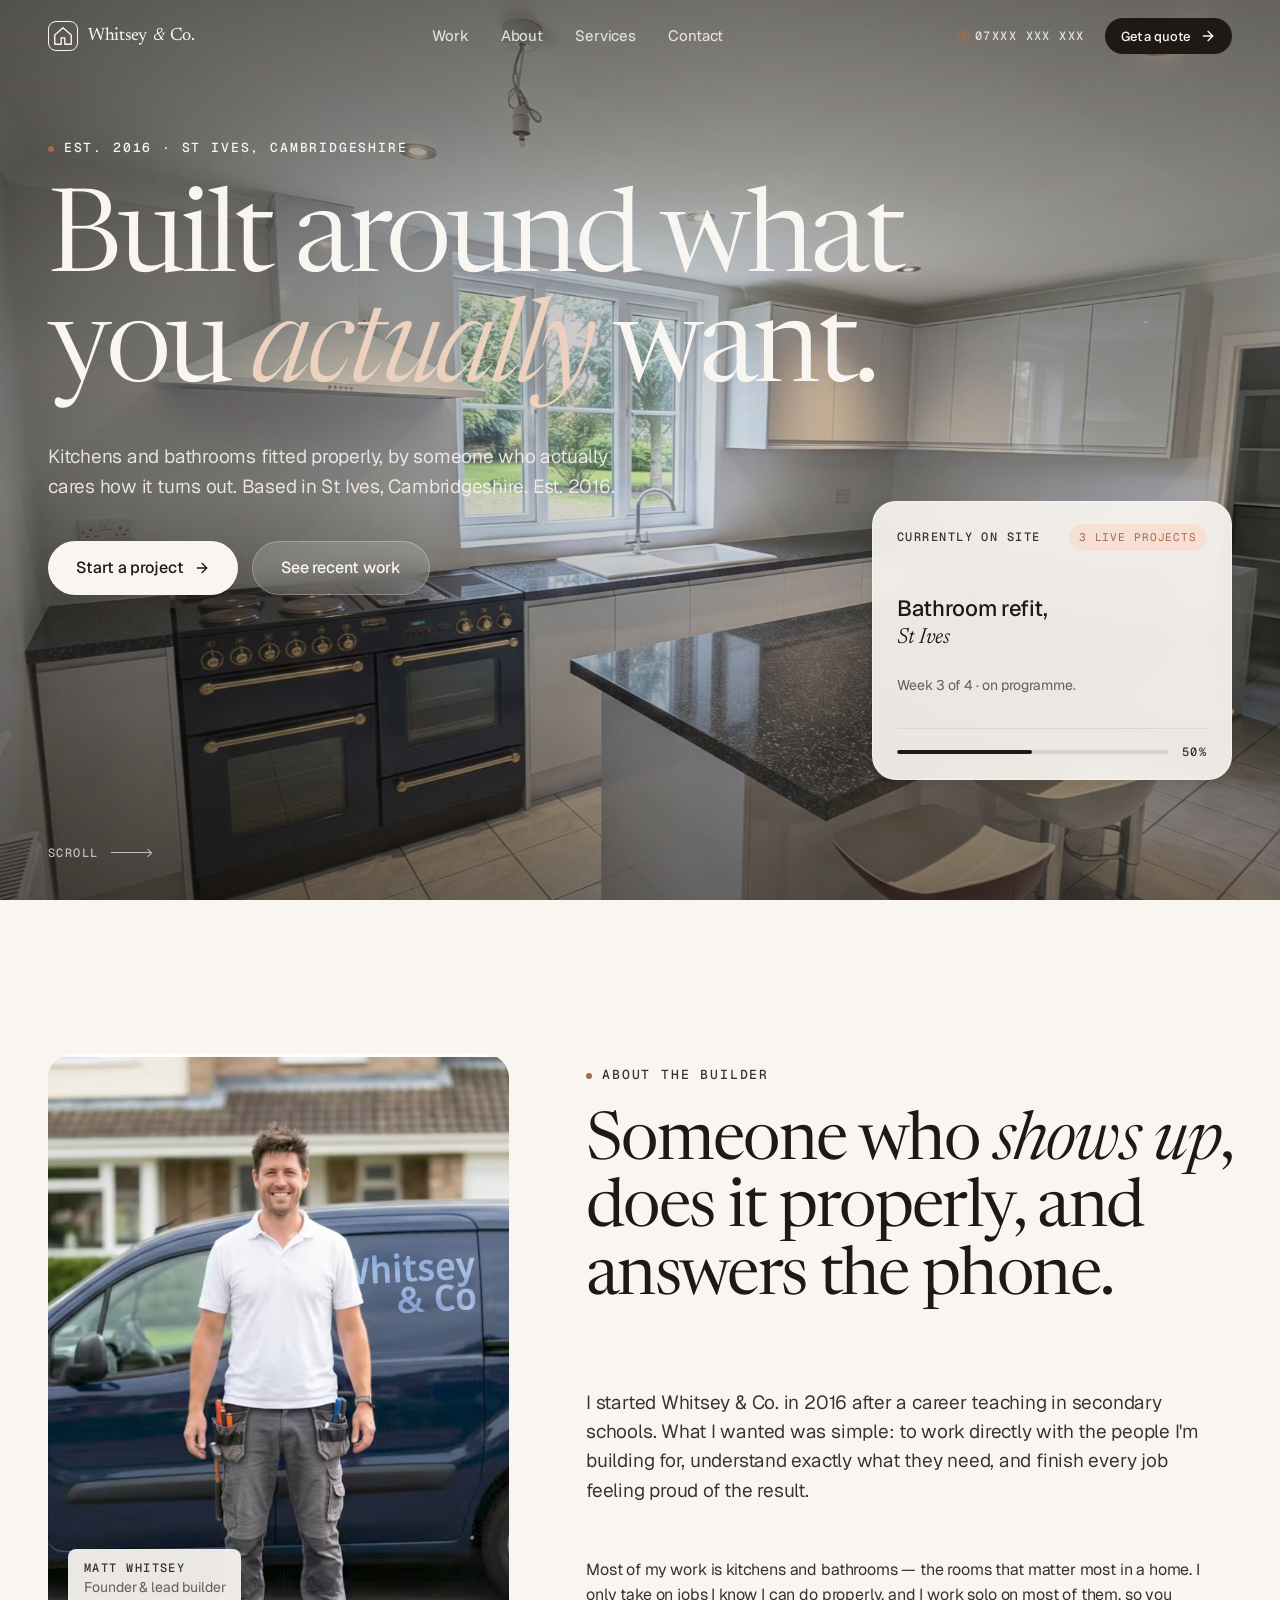
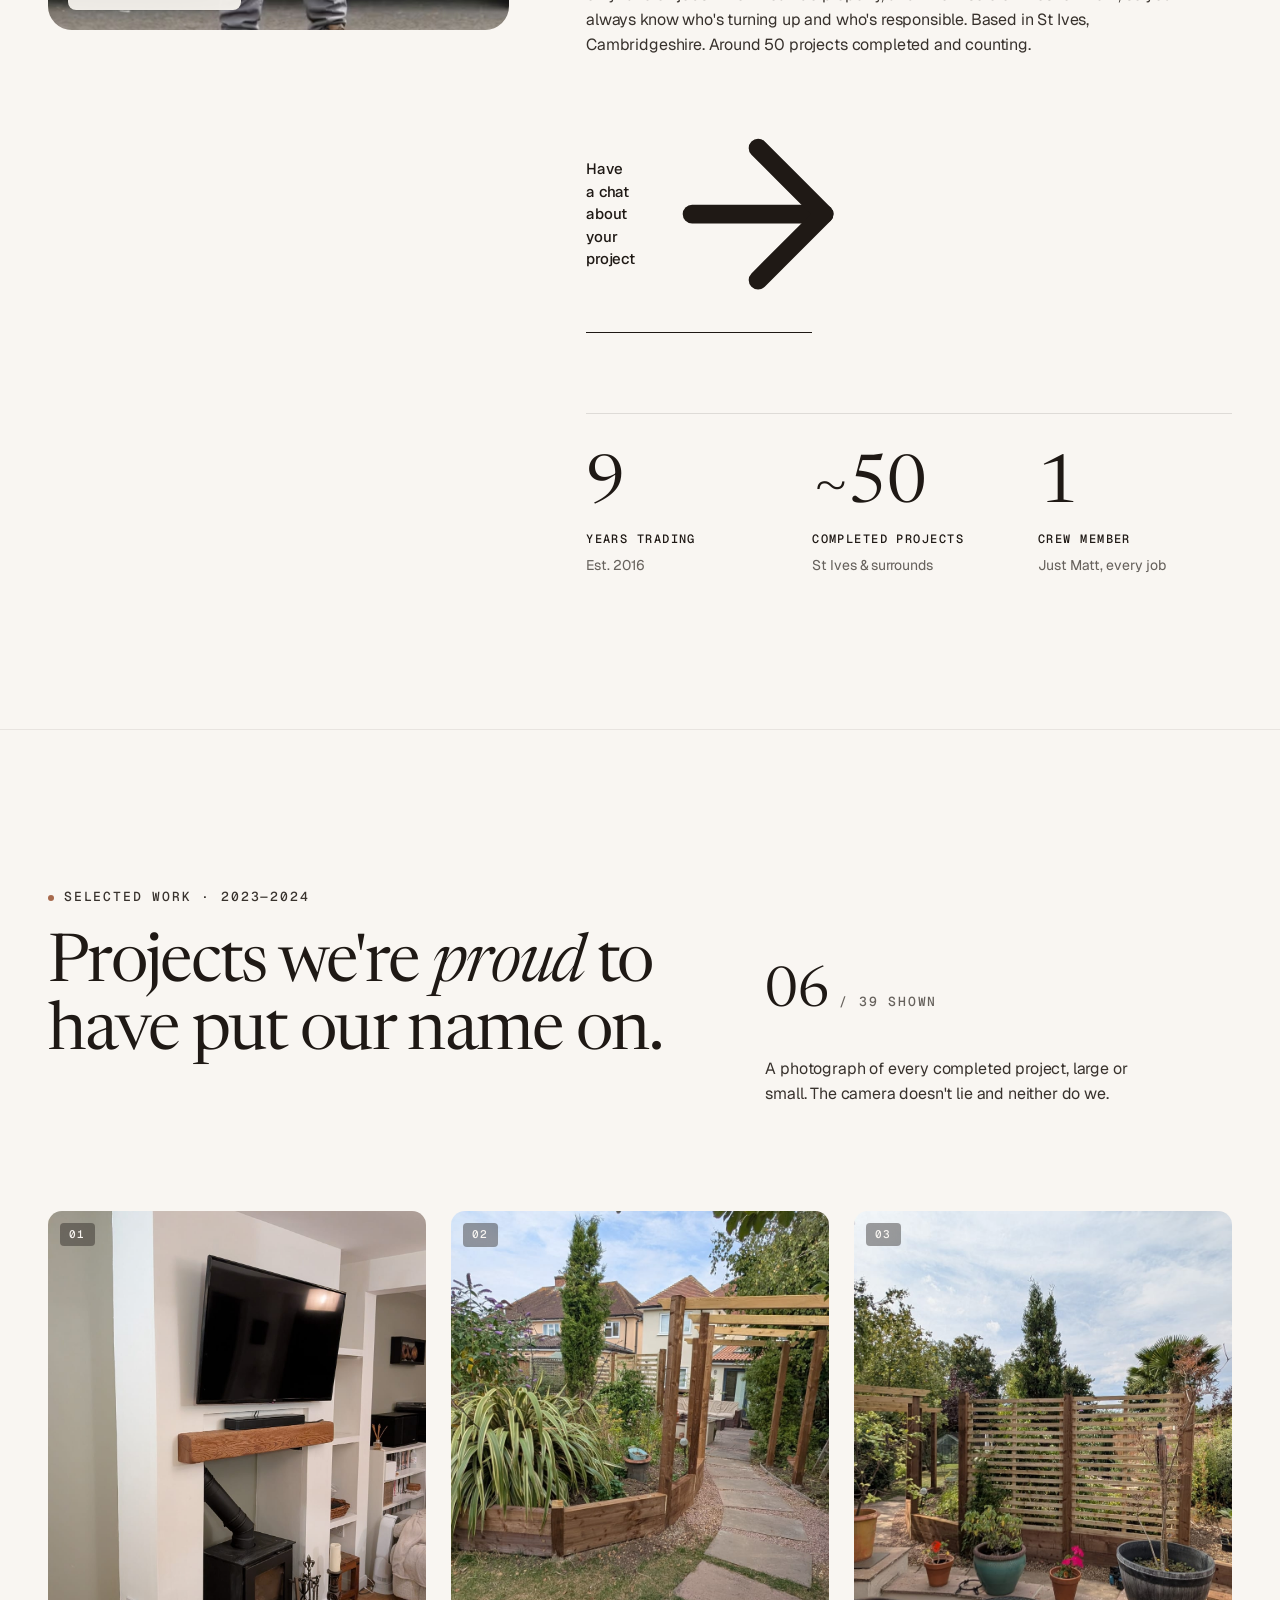
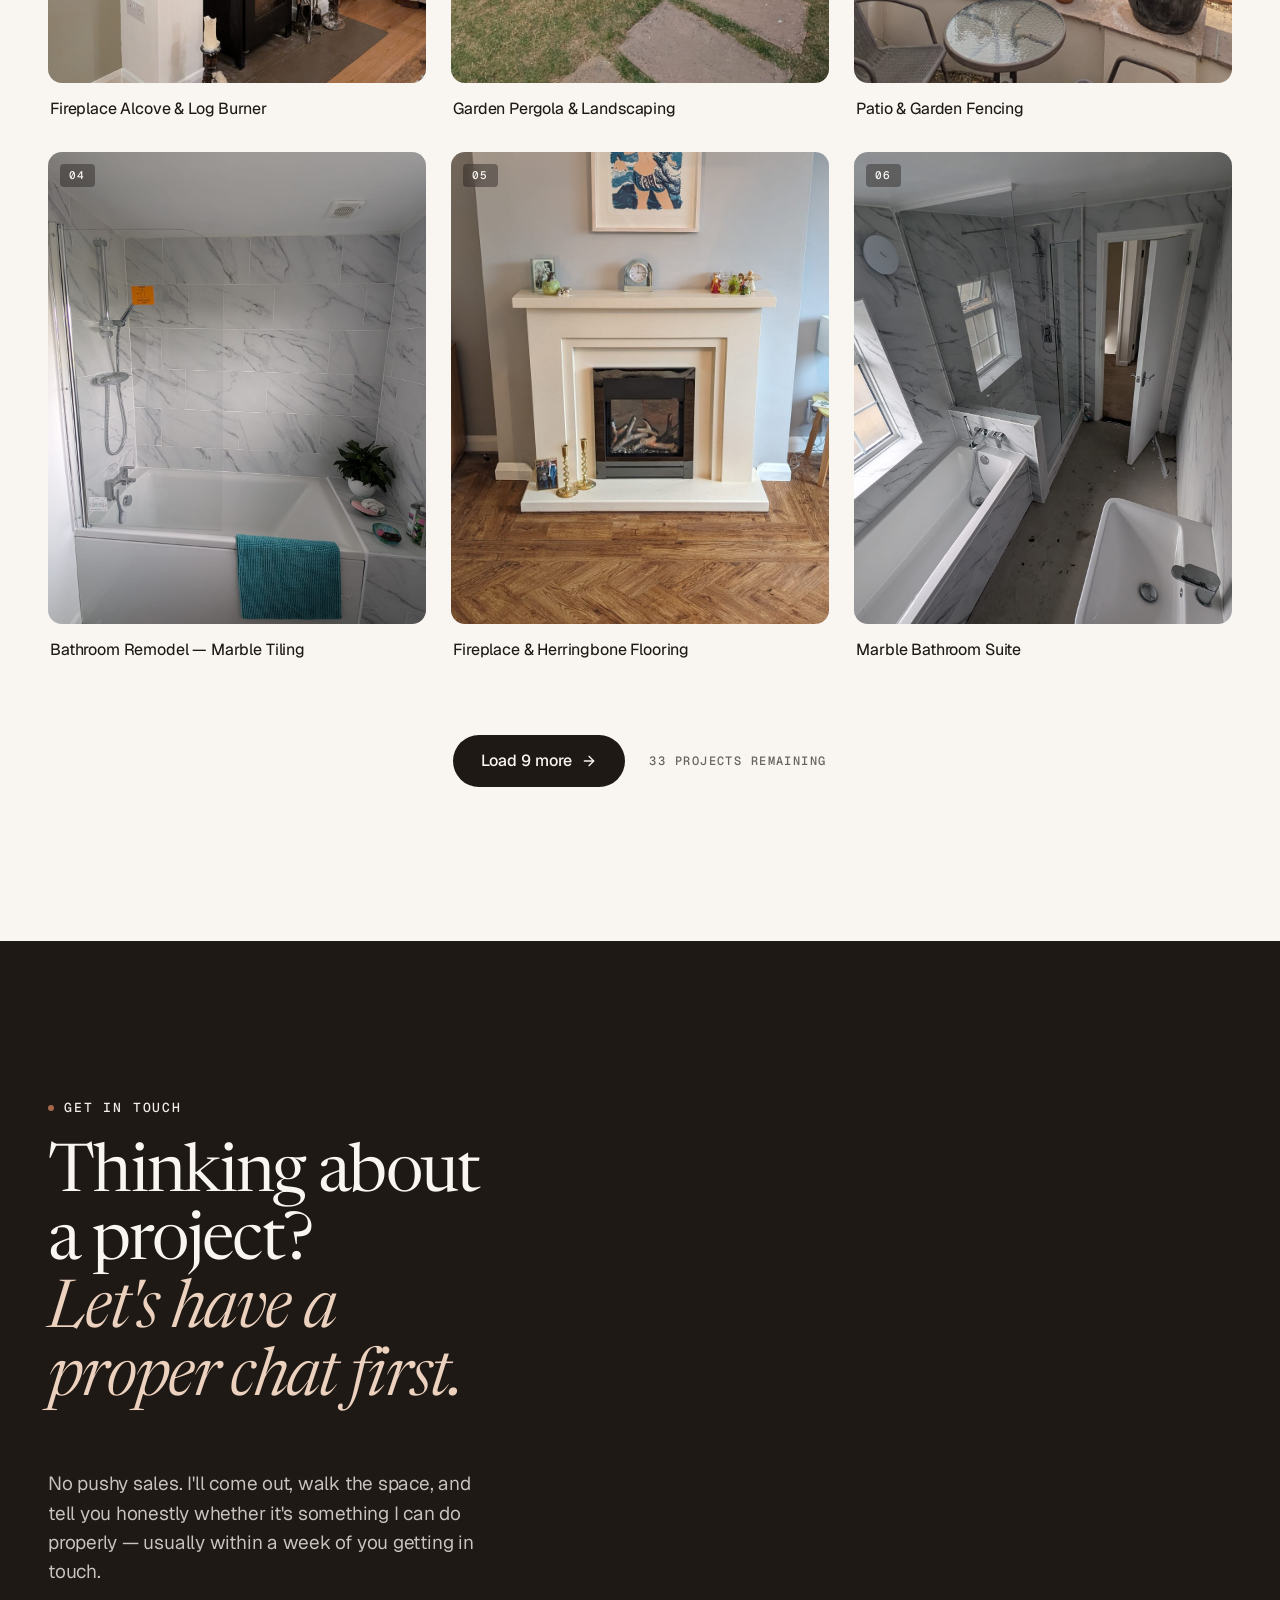
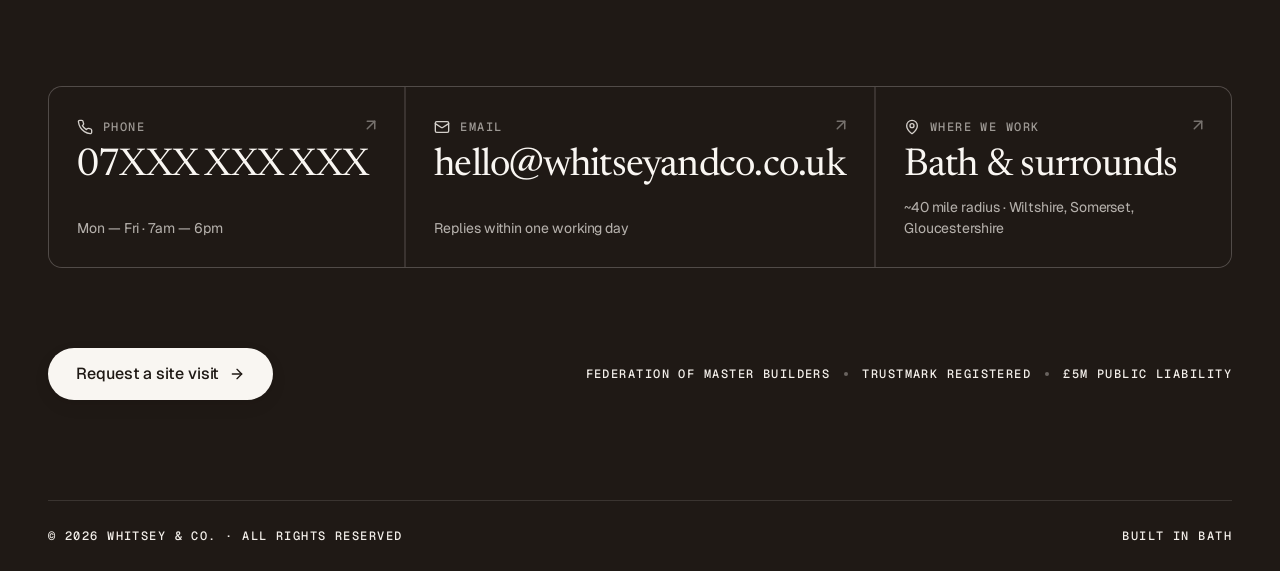
==== commit f3e269c6: "Fix gallery image paths case sensitivity Update gallery_images to Gallery_images to match actual fol" ====
--- a/index.html
+++ b/index.html
@@ -881,45 +881,45 @@
   <script>
     // ── Gallery data — Matt's real photos ──
     const PHOTOS = [
-      { src: "gallery_images/PHOTO-2026-04-11-17-01-06.jpg",    cap: "Fireplace Alcove & Log Burner" },
-      { src: "gallery_images/PHOTO-2026-04-11-17-01-06 2.jpg",  cap: "Garden Pergola & Landscaping" },
-      { src: "gallery_images/PHOTO-2026-04-11-17-01-07.jpg",    cap: "Patio & Garden Fencing" },
-      { src: "gallery_images/PHOTO-2026-04-11-17-01-07 2.jpg",  cap: "Bathroom Remodel — Marble Tiling" },
-      { src: "gallery_images/PHOTO-2026-04-11-17-01-10 4.jpg",  cap: "Fireplace & Herringbone Flooring" },
-      { src: "gallery_images/PHOTO-2026-04-11-17-01-10 5.jpg",  cap: "Marble Bathroom Suite" },
-      { src: "gallery_images/PHOTO-2026-04-11-17-01-10 6.jpg",  cap: "Kitchen Renovation" },
-      { src: "gallery_images/PHOTO-2026-04-11-17-01-10 7.jpg",  cap: "Patio Laying" },
-      { src: "gallery_images/PHOTO-2026-04-11-17-01-10 8.jpg",  cap: "Media Wall & Fireplace" },
-      { src: "gallery_images/PHOTO-2026-04-11-17-01-11 2.jpg",  cap: "Open-Plan Kitchen Extension" },
-      { src: "gallery_images/PHOTO-2026-04-11-17-01-11 3.jpg",  cap: "Kitchen Fit — White & Dark" },
-      { src: "gallery_images/PHOTO-2026-04-11-17-01-11 4.jpg",  cap: "Side Extension — Cladding" },
-      { src: "gallery_images/PHOTO-2026-04-11-17-01-11 5.jpg",  cap: "Bathroom — Grey Fitted Units" },
-      { src: "gallery_images/PHOTO-2026-04-11-17-01-11 6.jpg",  cap: "Hallway Plastering" },
-      { src: "gallery_images/PHOTO-2026-04-11-17-01-11 7.jpg",  cap: "Kitchen Diner — Open Plan" },
-      { src: "gallery_images/PHOTO-2026-04-11-17-01-11 8.jpg",  cap: "Kitchen Fit — Grey Shaker" },
-      { src: "gallery_images/PHOTO-2026-04-11-17-01-11 9.jpg",  cap: "Luxury En Suite" },
-      { src: "gallery_images/PHOTO-2026-04-11-17-01-11 10.jpg", cap: "Bathroom — Hexagon Tiles" },
-      { src: "gallery_images/PHOTO-2026-04-11-17-01-11 11.jpg", cap: "Shower Room — Marble & Chrome" },
-      { src: "gallery_images/PHOTO-2026-04-11-17-01-12.jpg",    cap: "Extension — In Progress" },
-      { src: "gallery_images/PHOTO-2026-04-11-17-01-12 2.jpg",  cap: "Kitchen — Wood Worktop" },
-      { src: "gallery_images/PHOTO-2026-04-11-17-01-12 3.jpg",  cap: "Bay Window Renovation" },
-      { src: "gallery_images/PHOTO-2026-04-11-17-01-12 4.jpg",  cap: "Side Extension & Conservatory" },
-      { src: "gallery_images/PHOTO-2026-04-11-17-01-12 5.jpg",  cap: "Bathroom — Grey Units" },
-      { src: "gallery_images/PHOTO-2026-04-11-17-01-12 6.jpg",  cap: "Hallway Replaster" },
-      { src: "gallery_images/PHOTO-2026-04-11-17-01-12 7.jpg",  cap: "Open-Plan Kitchen Diner" },
-      { src: "gallery_images/PHOTO-2026-04-11-17-01-12 8.jpg",  cap: "Kitchen — Grey Shaker" },
-      { src: "gallery_images/PHOTO-2026-04-11-17-01-12 9.jpg",  cap: "Luxury En Suite" },
-      { src: "gallery_images/PHOTO-2026-04-11-17-01-12 10.jpg", cap: "Bathroom — Hexagon Tiles" },
-      { src: "gallery_images/PHOTO-2026-04-11-17-01-12 11.jpg", cap: "Shower Room" },
-      { src: "gallery_images/PHOTO-2026-04-11-17-01-12 12.jpg", cap: "Side Extension — Cladding" },
-      { src: "gallery_images/PHOTO-2026-04-11-17-01-12 13.jpg", cap: "Kitchen — Dark Blue Shaker" },
-      { src: "gallery_images/PHOTO-2026-04-11-17-01-13.jpg",    cap: "WC — Patterned Tiles" },
-      { src: "gallery_images/PHOTO-2026-04-11-17-01-13 2.jpg",  cap: "Kitchen — Herringbone Splashback" },
-      { src: "gallery_images/PHOTO-2026-04-11-17-01-13 3.jpg",  cap: "Bathroom — Dark Tiled Suite" },
-      { src: "gallery_images/PHOTO-2026-04-11-17-01-10.jpg",    cap: "Bathroom — Marble Tiling" },
-      { src: "gallery_images/PHOTO-2026-04-11-17-01-10 2.jpg",  cap: "Garden Pergola Walk" },
-      { src: "gallery_images/PHOTO-2026-04-11-17-01-10 3.jpg",  cap: "Fireplace & Alcove Plastering" },
-      { src: "gallery_images/PHOTO-2026-04-11-17-01-11.jpg",    cap: "Living Room — Open Plan" },
+      { src: "Gallery_images/PHOTO-2026-04-11-17-01-06.jpg",    cap: "Fireplace Alcove & Log Burner" },
+      { src: "Gallery_images/PHOTO-2026-04-11-17-01-06 2.jpg",  cap: "Garden Pergola & Landscaping" },
+      { src: "Gallery_images/PHOTO-2026-04-11-17-01-07.jpg",    cap: "Patio & Garden Fencing" },
+      { src: "Gallery_images/PHOTO-2026-04-11-17-01-07 2.jpg",  cap: "Bathroom Remodel — Marble Tiling" },
+      { src: "Gallery_images/PHOTO-2026-04-11-17-01-10 4.jpg",  cap: "Fireplace & Herringbone Flooring" },
+      { src: "Gallery_images/PHOTO-2026-04-11-17-01-10 5.jpg",  cap: "Marble Bathroom Suite" },
+      { src: "Gallery_images/PHOTO-2026-04-11-17-01-10 6.jpg",  cap: "Kitchen Renovation" },
+      { src: "Gallery_images/PHOTO-2026-04-11-17-01-10 7.jpg",  cap: "Patio Laying" },
+      { src: "Gallery_images/PHOTO-2026-04-11-17-01-10 8.jpg",  cap: "Media Wall & Fireplace" },
+      { src: "Gallery_images/PHOTO-2026-04-11-17-01-11 2.jpg",  cap: "Open-Plan Kitchen Extension" },
+      { src: "Gallery_images/PHOTO-2026-04-11-17-01-11 3.jpg",  cap: "Kitchen Fit — White & Dark" },
+      { src: "Gallery_images/PHOTO-2026-04-11-17-01-11 4.jpg",  cap: "Side Extension — Cladding" },
+      { src: "Gallery_images/PHOTO-2026-04-11-17-01-11 5.jpg",  cap: "Bathroom — Grey Fitted Units" },
+      { src: "Gallery_images/PHOTO-2026-04-11-17-01-11 6.jpg",  cap: "Hallway Plastering" },
+      { src: "Gallery_images/PHOTO-2026-04-11-17-01-11 7.jpg",  cap: "Kitchen Diner — Open Plan" },
+      { src: "Gallery_images/PHOTO-2026-04-11-17-01-11 8.jpg",  cap: "Kitchen Fit — Grey Shaker" },
+      { src: "Gallery_images/PHOTO-2026-04-11-17-01-11 9.jpg",  cap: "Luxury En Suite" },
+      { src: "Gallery_images/PHOTO-2026-04-11-17-01-11 10.jpg", cap: "Bathroom — Hexagon Tiles" },
+      { src: "Gallery_images/PHOTO-2026-04-11-17-01-11 11.jpg", cap: "Shower Room — Marble & Chrome" },
+      { src: "Gallery_images/PHOTO-2026-04-11-17-01-12.jpg",    cap: "Extension — In Progress" },
+      { src: "Gallery_images/PHOTO-2026-04-11-17-01-12 2.jpg",  cap: "Kitchen — Wood Worktop" },
+      { src: "Gallery_images/PHOTO-2026-04-11-17-01-12 3.jpg",  cap: "Bay Window Renovation" },
+      { src: "Gallery_images/PHOTO-2026-04-11-17-01-12 4.jpg",  cap: "Side Extension & Conservatory" },
+      { src: "Gallery_images/PHOTO-2026-04-11-17-01-12 5.jpg",  cap: "Bathroom — Grey Units" },
+      { src: "Gallery_images/PHOTO-2026-04-11-17-01-12 6.jpg",  cap: "Hallway Replaster" },
+      { src: "Gallery_images/PHOTO-2026-04-11-17-01-12 7.jpg",  cap: "Open-Plan Kitchen Diner" },
+      { src: "Gallery_images/PHOTO-2026-04-11-17-01-12 8.jpg",  cap: "Kitchen — Grey Shaker" },
+      { src: "Gallery_images/PHOTO-2026-04-11-17-01-12 9.jpg",  cap: "Luxury En Suite" },
+      { src: "Gallery_images/PHOTO-2026-04-11-17-01-12 10.jpg", cap: "Bathroom — Hexagon Tiles" },
+      { src: "Gallery_images/PHOTO-2026-04-11-17-01-12 11.jpg", cap: "Shower Room" },
+      { src: "Gallery_images/PHOTO-2026-04-11-17-01-12 12.jpg", cap: "Side Extension — Cladding" },
+      { src: "Gallery_images/PHOTO-2026-04-11-17-01-12 13.jpg", cap: "Kitchen — Dark Blue Shaker" },
+      { src: "Gallery_images/PHOTO-2026-04-11-17-01-13.jpg",    cap: "WC — Patterned Tiles" },
+      { src: "Gallery_images/PHOTO-2026-04-11-17-01-13 2.jpg",  cap: "Kitchen — Herringbone Splashback" },
+      { src: "Gallery_images/PHOTO-2026-04-11-17-01-13 3.jpg",  cap: "Bathroom — Dark Tiled Suite" },
+      { src: "Gallery_images/PHOTO-2026-04-11-17-01-10.jpg",    cap: "Bathroom — Marble Tiling" },
+      { src: "Gallery_images/PHOTO-2026-04-11-17-01-10 2.jpg",  cap: "Garden Pergola Walk" },
+      { src: "Gallery_images/PHOTO-2026-04-11-17-01-10 3.jpg",  cap: "Fireplace & Alcove Plastering" },
+      { src: "Gallery_images/PHOTO-2026-04-11-17-01-11.jpg",    cap: "Living Room — Open Plan" },
     ];
 
     const INITIAL = 6, STEP = 9;
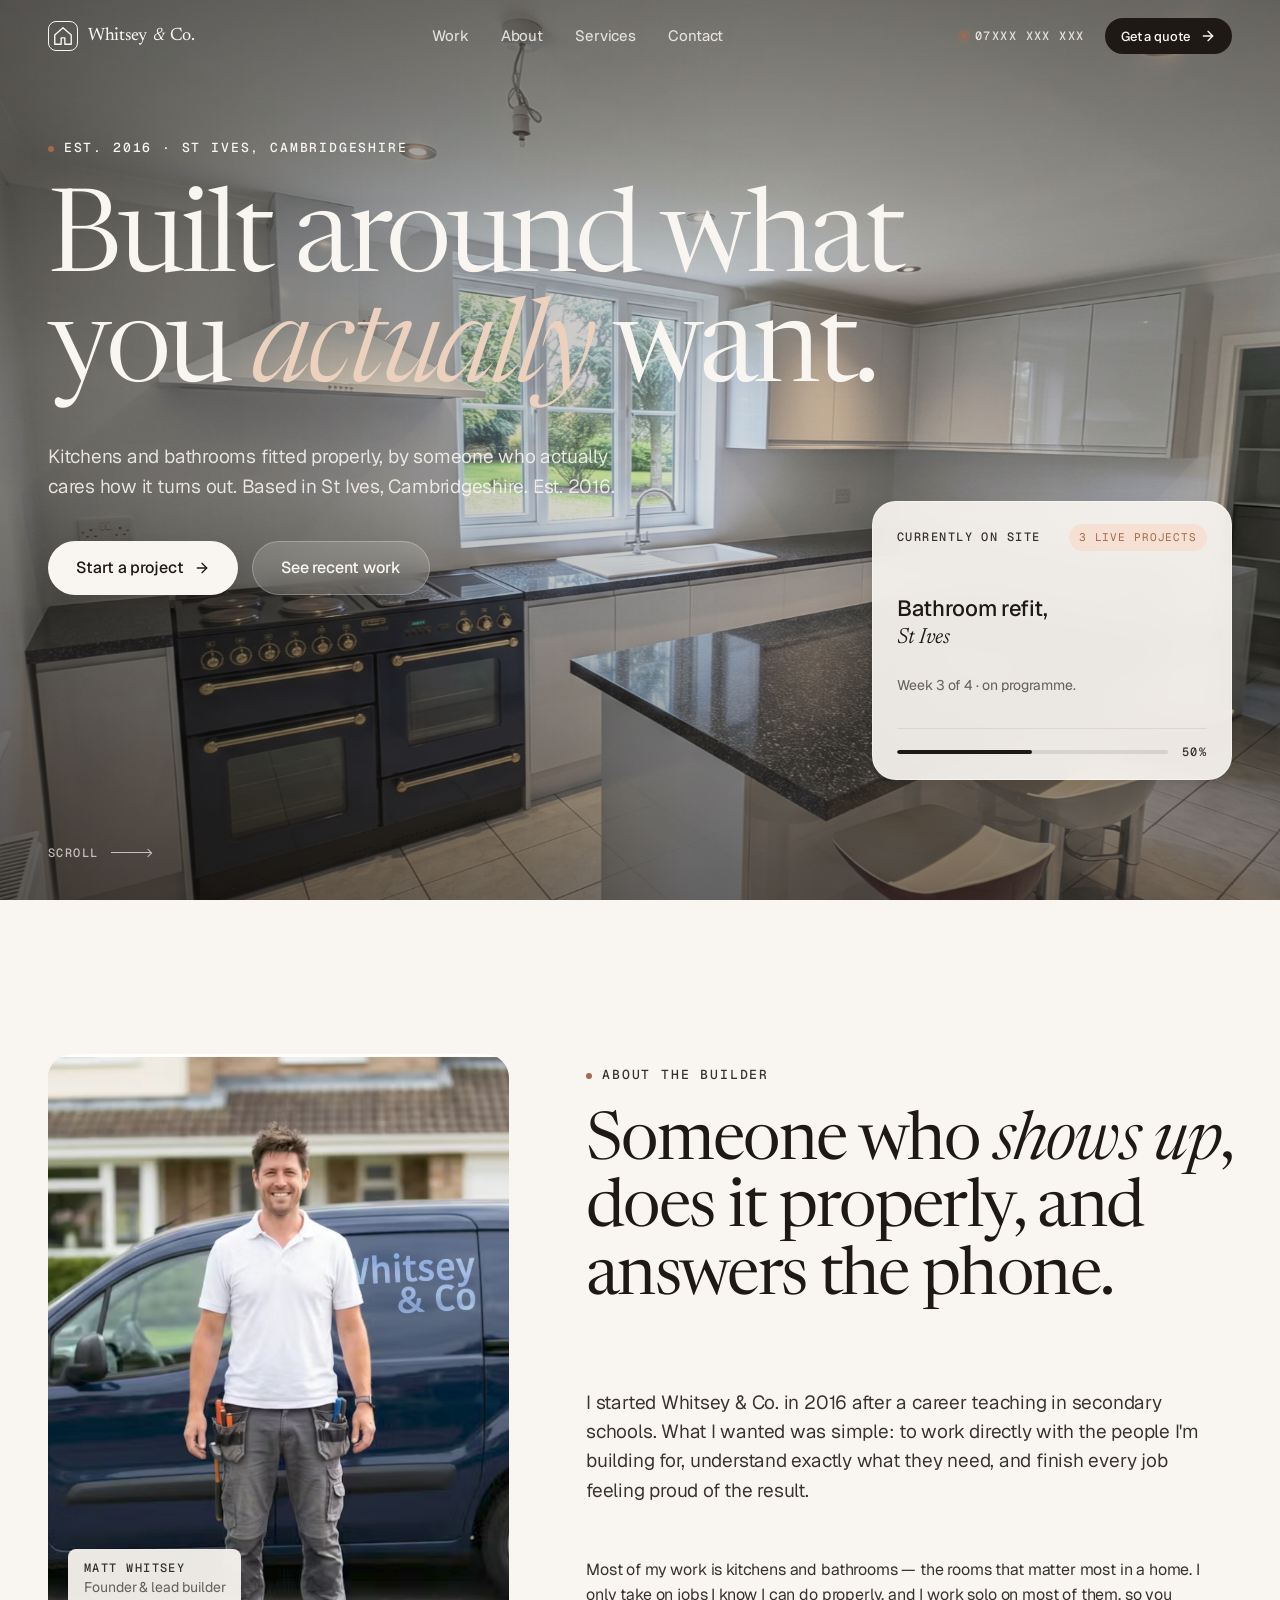
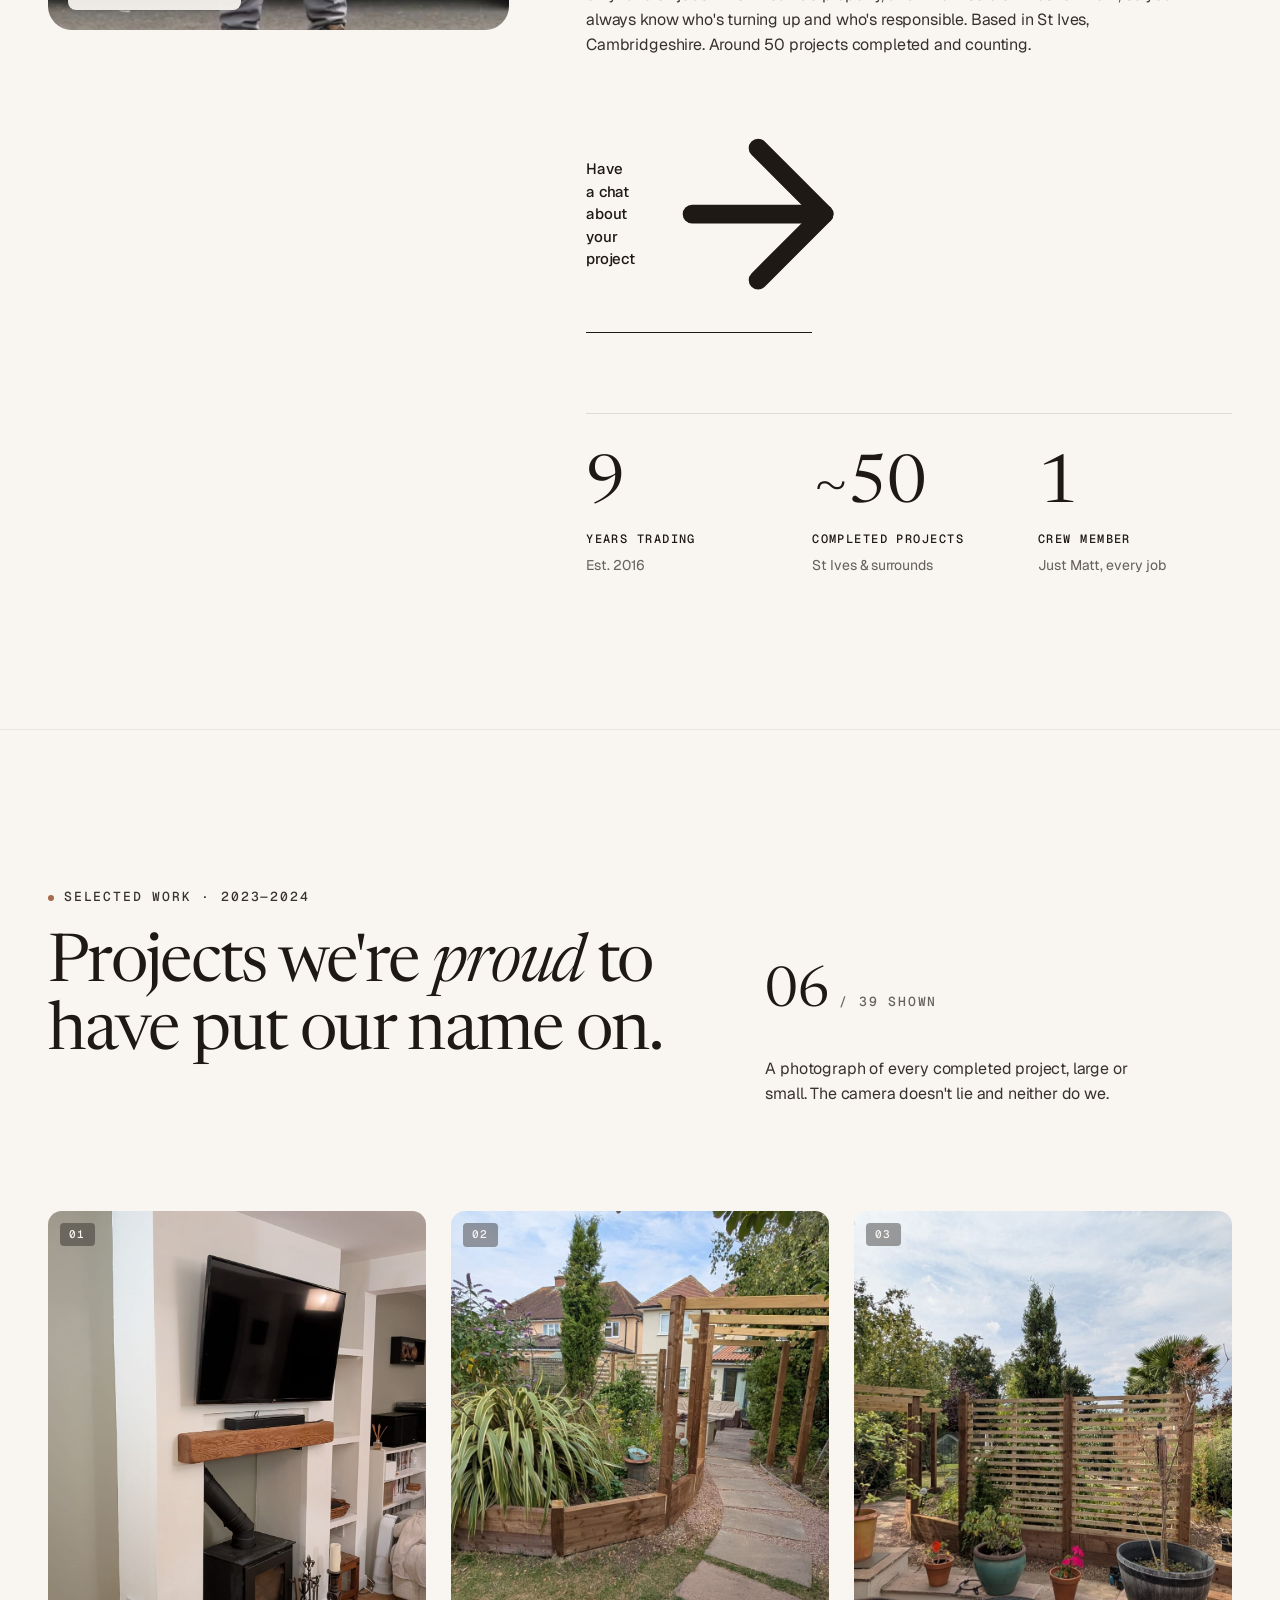
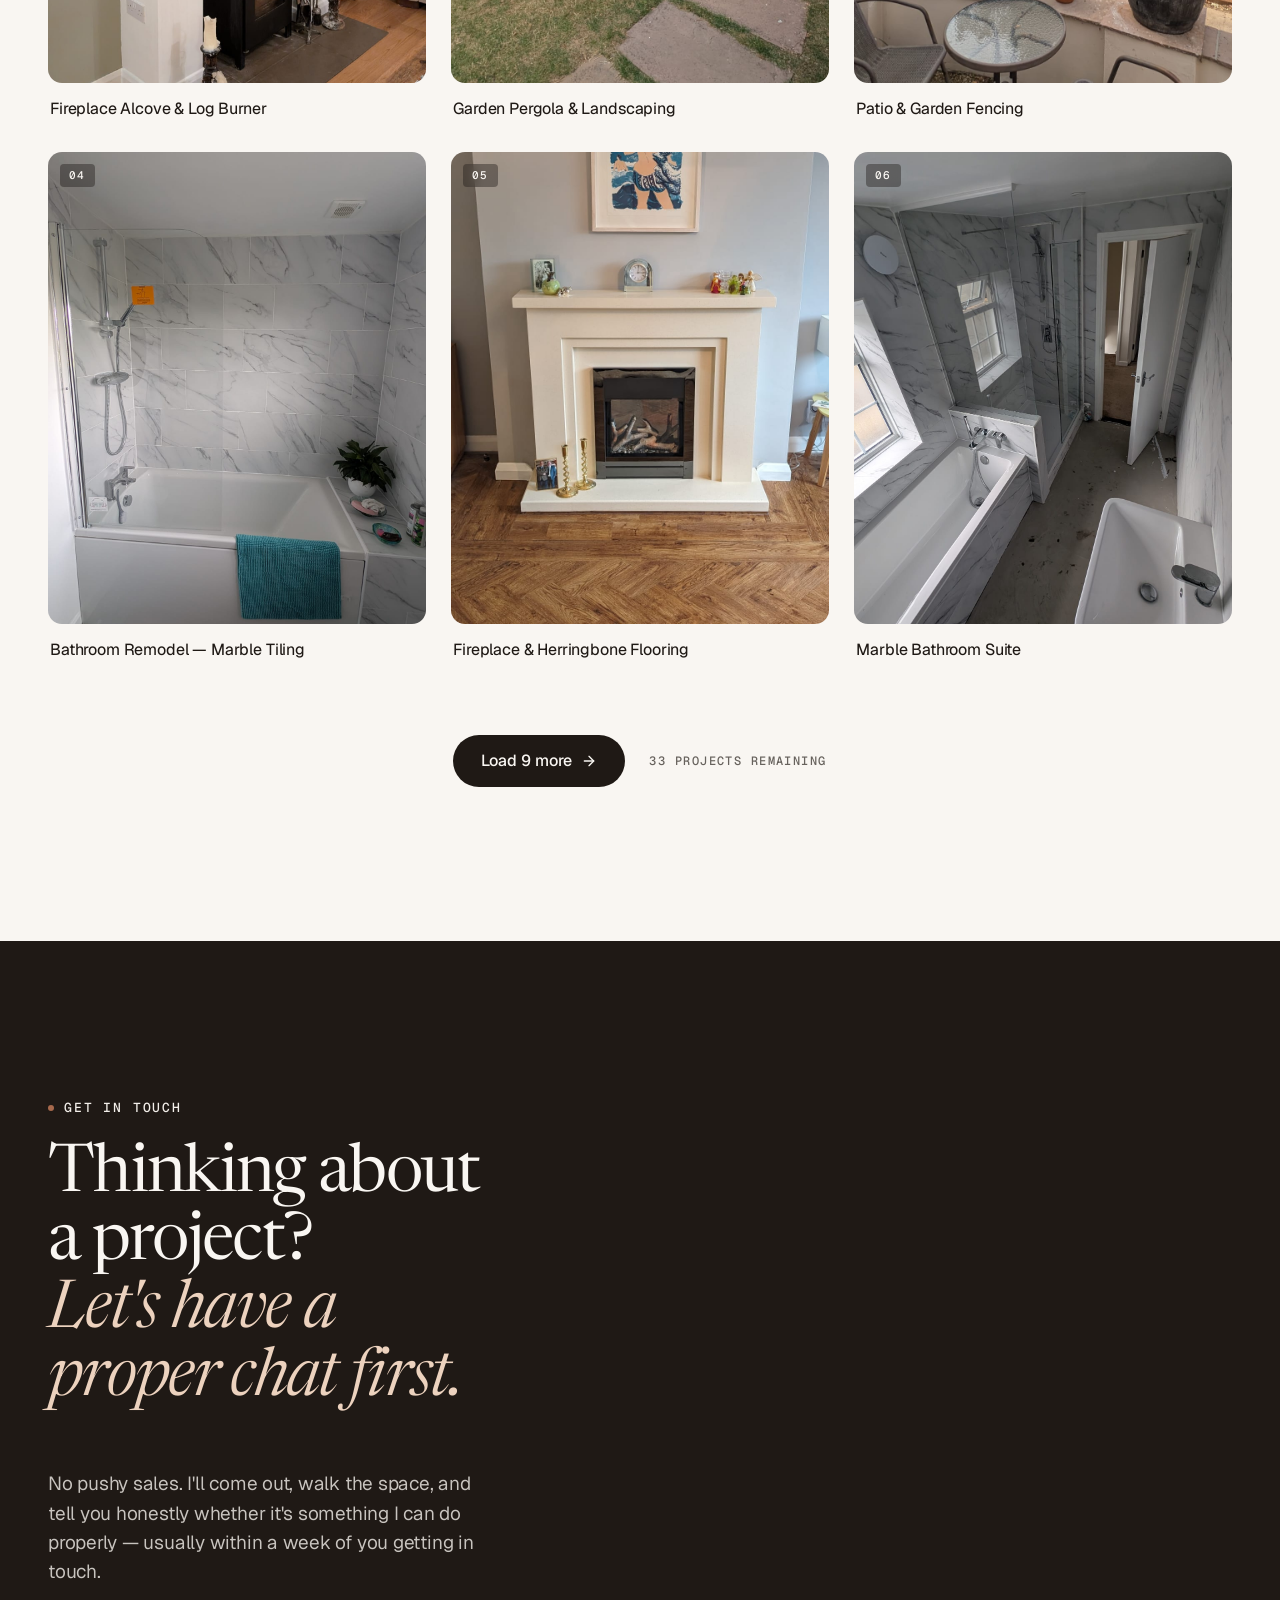
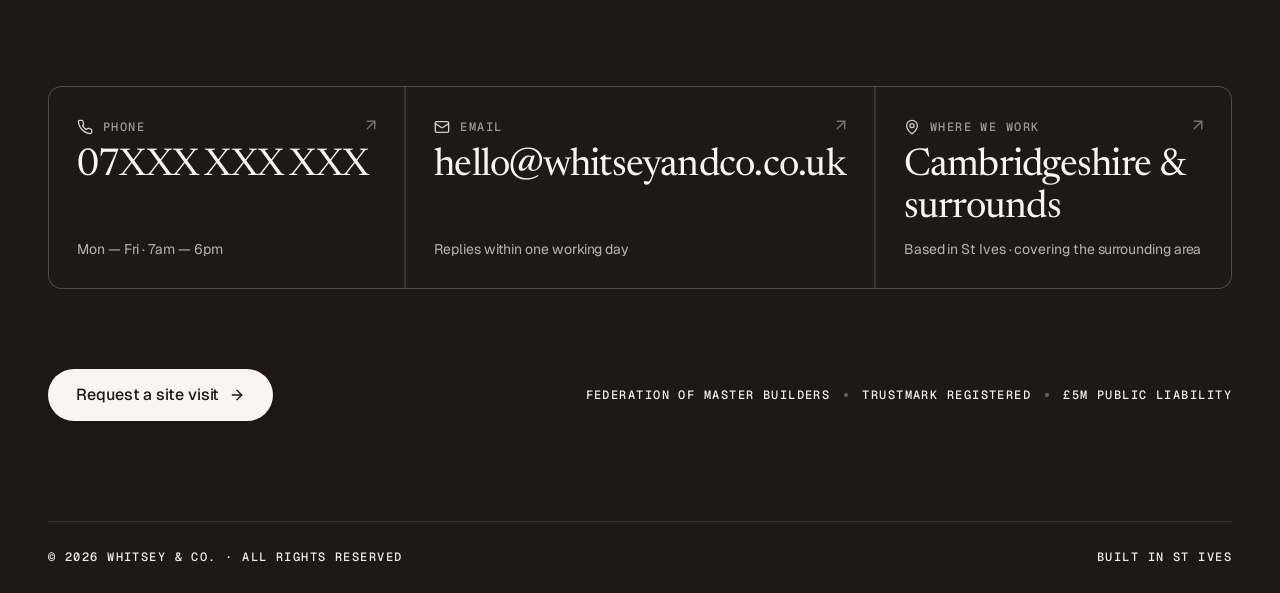
==== commit 7ecf64ed: "Update website content Co-Authored-By: Claude Sonnet 4.5 <noreply@anthropic.com>" ====
--- a/index.html
+++ b/index.html
@@ -184,6 +184,14 @@
       padding: 12px 0;
       border-bottom: 1px solid rgba(28,24,20,0.06);
     }
+    /* When menu is open, keep nav transparent so drawer covers the full screen */
+    .menu-open .nav--scrolled,
+    .menu-open .nav {
+      background: transparent;
+      backdrop-filter: none;
+      -webkit-backdrop-filter: none;
+      border-bottom-color: transparent;
+    }
     .nav__inner {
       display: flex; align-items: center; justify-content: space-between; gap: 32px;
     }
@@ -239,24 +247,31 @@
       transform-origin: center;
     }
     /* Animated to X when open */
-    .nav--open .nav__burger span:nth-child(1) { transform: translateY(7px) rotate(45deg); }
-    .nav--open .nav__burger span:nth-child(2) { opacity: 0; width: 0; }
-    .nav--open .nav__burger span:nth-child(3) { transform: translateY(-7px) rotate(-45deg); }
+    .menu-open .nav__burger span:nth-child(1) { transform: translateY(7px) rotate(45deg); }
+    .menu-open .nav__burger span:nth-child(2) { opacity: 0; width: 0; }
+    .menu-open .nav__burger span:nth-child(3) { transform: translateY(-7px) rotate(-45deg); }
 
     /* Mobile drawer */
     .nav__drawer {
-      display: none;
-      position: fixed; inset: 0; top: 0; z-index: 90;
+      display: flex;
+      position: fixed; inset: 0; top: 0; z-index: 101;
       padding-top: 72px;
       background: var(--ink);
       flex-direction: column;
-      animation: drawerIn 0.25s cubic-bezier(0.16,1,0.3,1) forwards;
-    }
-    @keyframes drawerIn {
-      from { opacity: 0; transform: translateY(-8px); }
-      to   { opacity: 1; transform: translateY(0); }
-    }
-    .nav--open .nav__drawer { display: flex; }
+      /* hidden by default — use visibility+opacity so background is always painted */
+      visibility: hidden;
+      opacity: 0;
+      pointer-events: none;
+      transition: opacity 0.25s cubic-bezier(0.16,1,0.3,1), transform 0.25s cubic-bezier(0.16,1,0.3,1), visibility 0s linear 0.25s;
+      transform: translateY(-8px);
+    }
+    .menu-open .nav__drawer {
+      visibility: visible;
+      opacity: 1;
+      pointer-events: auto;
+      transform: translateY(0);
+      transition: opacity 0.25s cubic-bezier(0.16,1,0.3,1), transform 0.25s cubic-bezier(0.16,1,0.3,1), visibility 0s linear 0s;
+    }
     .nav__drawer ul {
       list-style: none; margin: 0; padding: 32px var(--gutter);
       display: flex; flex-direction: column; gap: 4px;
@@ -637,25 +652,26 @@
       </div>
     </div>
 
-    <!-- Mobile drawer -->
-    <div class="nav__drawer" id="nav-drawer" role="dialog" aria-label="Navigation menu">
-      <button class="nav__drawer-close" onclick="closeDrawer()" aria-label="Close menu">
-        <svg viewBox="0 0 24 24" width="22" height="22" fill="none" stroke="currentColor" stroke-width="2" stroke-linecap="round"><path d="M18 6 6 18M6 6l12 12"/></svg>
-      </button>
-      <ul>
-        <li><a href="#work"         onclick="closeDrawer()">Work</a></li>
-        <li><a href="#about"        onclick="closeDrawer()">About</a></li>
-        <li><a href="services.html" onclick="closeDrawer()">Services</a></li>
-        <li><a href="#contact"      onclick="closeDrawer()">Contact</a></li>
-      </ul>
-      <div class="nav__drawer-cta">
-        <a href="#contact" class="btn btn--bone btn--lg" onclick="closeDrawer()">
-          Get a quote
-          <svg class="icon" viewBox="0 0 24 24" data-arrow aria-hidden="true"><path d="M5 12h14"/><path d="m12 5 7 7-7 7"/></svg>
-        </a>
-      </div>
+  </nav>
+
+  <!-- Mobile drawer (outside <nav> so position:fixed resolves to viewport) -->
+  <div class="nav__drawer" id="nav-drawer" role="dialog" aria-label="Navigation menu">
+    <button class="nav__drawer-close" onclick="closeDrawer()" aria-label="Close menu">
+      <svg viewBox="0 0 24 24" width="22" height="22" fill="none" stroke="currentColor" stroke-width="2" stroke-linecap="round"><path d="M18 6 6 18M6 6l12 12"/></svg>
+    </button>
+    <ul>
+      <li><a href="#work"         onclick="closeDrawer()">Work</a></li>
+      <li><a href="#about"        onclick="closeDrawer()">About</a></li>
+      <li><a href="services.html" onclick="closeDrawer()">Services</a></li>
+      <li><a href="#contact"      onclick="closeDrawer()">Contact</a></li>
+    </ul>
+    <div class="nav__drawer-cta">
+      <a href="#contact" class="btn btn--bone btn--lg" onclick="closeDrawer()">
+        Get a quote
+        <svg class="icon" viewBox="0 0 24 24" data-arrow aria-hidden="true"><path d="M5 12h14"/><path d="m12 5 7 7-7 7"/></svg>
+      </a>
     </div>
-  </nav>
+  </div>
 
   <!-- ── Hero ── -->
   <header class="hero" id="top">
@@ -837,8 +853,8 @@
               <svg class="icon" viewBox="0 0 24 24" width="16" height="16" aria-hidden="true"><path d="M20 10c0 4.993-5.539 10.193-7.399 11.799a1 1 0 0 1-1.202 0C9.539 20.193 4 14.993 4 10a8 8 0 0 1 16 0"/><circle cx="12" cy="10" r="3"/></svg>
               <span class="mono-label ccard__label">Where we work</span>
             </span>
-            <span class="ccard__big heading-md">Bath &amp; surrounds</span>
-            <span class="body-sm ccard__note" style="color:var(--bone-2);opacity:0.7">~40 mile radius · Wiltshire, Somerset, Gloucestershire</span>
+            <span class="ccard__big heading-md">Cambridgeshire &amp; surrounds</span>
+            <span class="body-sm ccard__note" style="color:var(--bone-2);opacity:0.7">Based in St Ives · covering the surrounding area</span>
             <span class="ccard__arrow" aria-hidden="true">
               <svg class="icon" viewBox="0 0 24 24" width="18" height="18"><path d="M7 7h10v10"/><path d="M7 17 17 7"/></svg>
             </span>
@@ -864,7 +880,7 @@
     <footer class="foot">
       <div class="container-wide foot__inner">
         <span class="mono-label" style="color:var(--bone-2)">© 2026 Whitsey &amp; Co. · All rights reserved</span>
-        <span class="mono-label" style="color:var(--bone-2)">Built in Bath</span>
+        <span class="mono-label" style="color:var(--bone-2)">Built in St Ives</span>
       </div>
     </footer>
   </section>
@@ -1016,13 +1032,13 @@
     // ── Hamburger menu ──
     const burger = document.getElementById("nav-burger");
     function openDrawer() {
-      nav.classList.add("nav--open");
+      document.body.classList.add("menu-open");
       burger.setAttribute("aria-expanded", "true");
       burger.setAttribute("aria-label", "Close menu");
       document.body.style.overflow = "hidden";
     }
     function closeDrawer() {
-      nav.classList.remove("nav--open");
+      document.body.classList.remove("menu-open");
       burger.setAttribute("aria-expanded", "false");
       burger.setAttribute("aria-label", "Open menu");
       document.body.style.overflow = "";
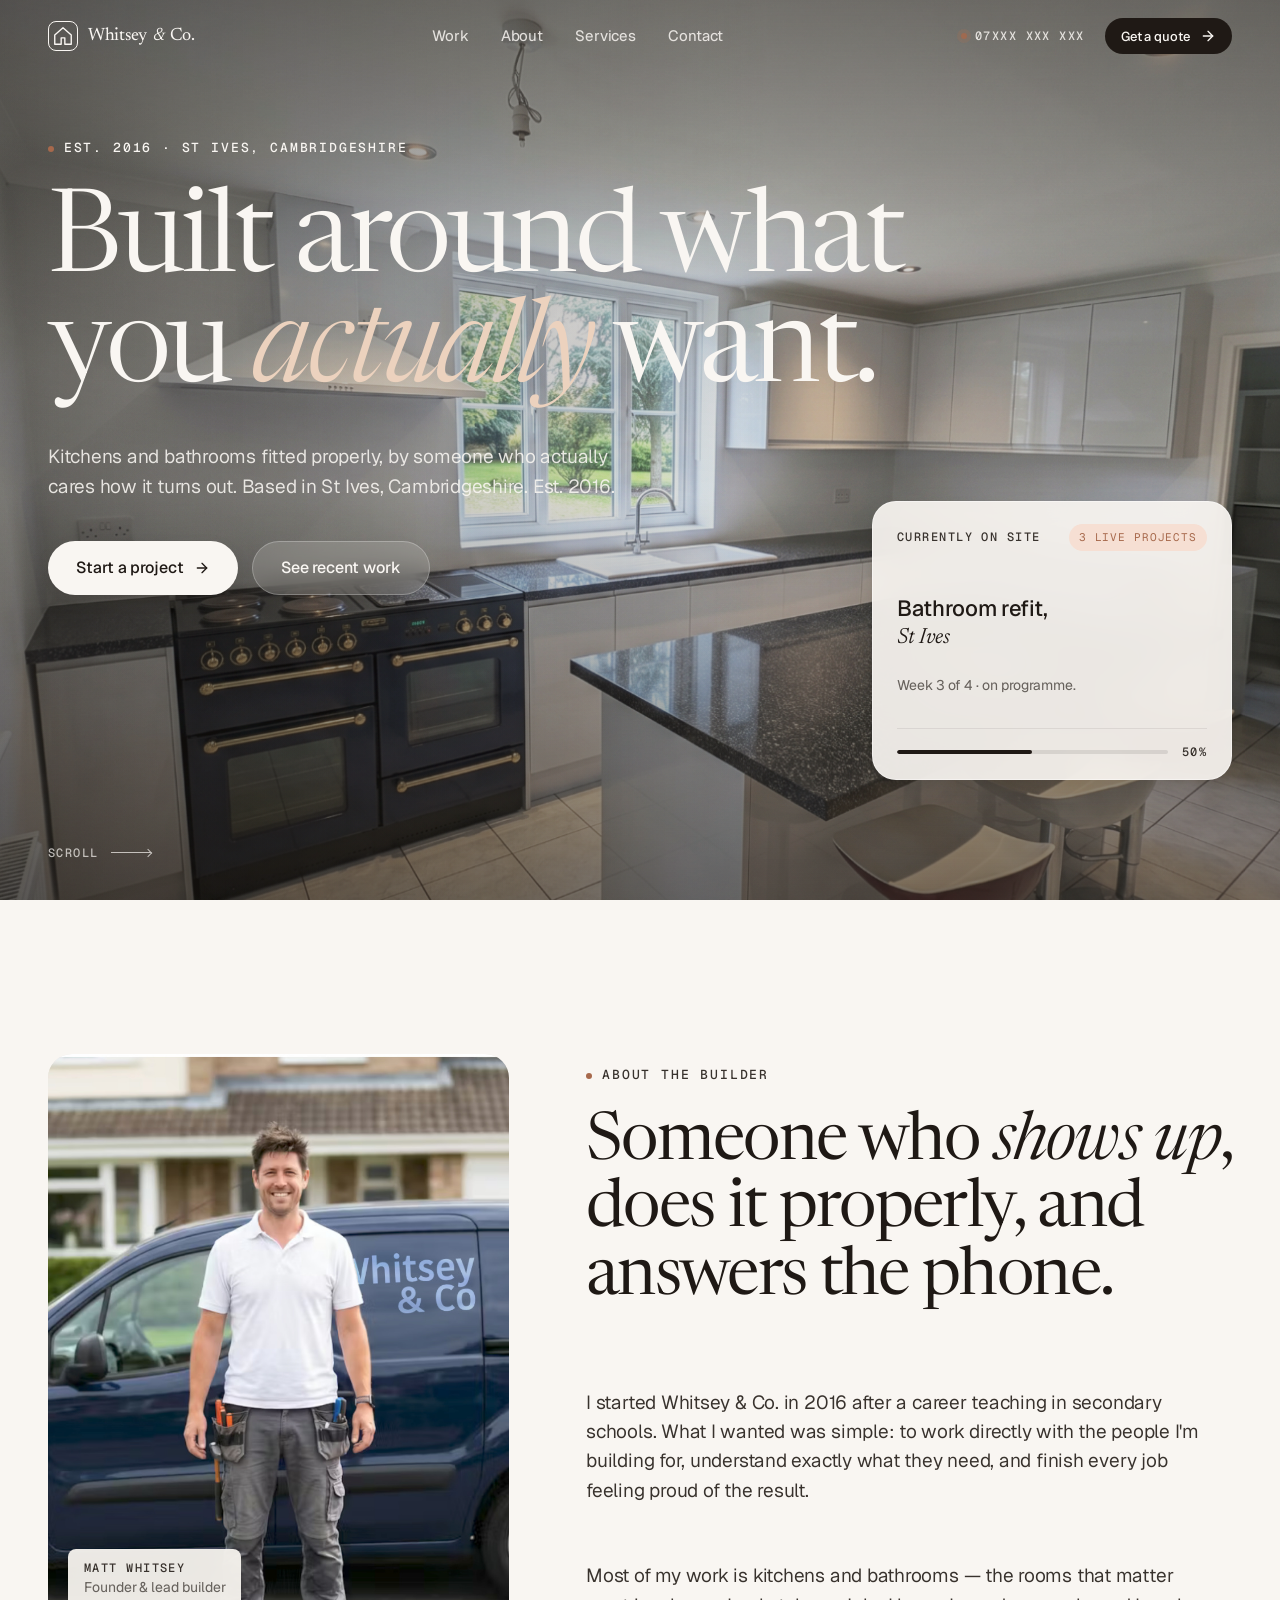
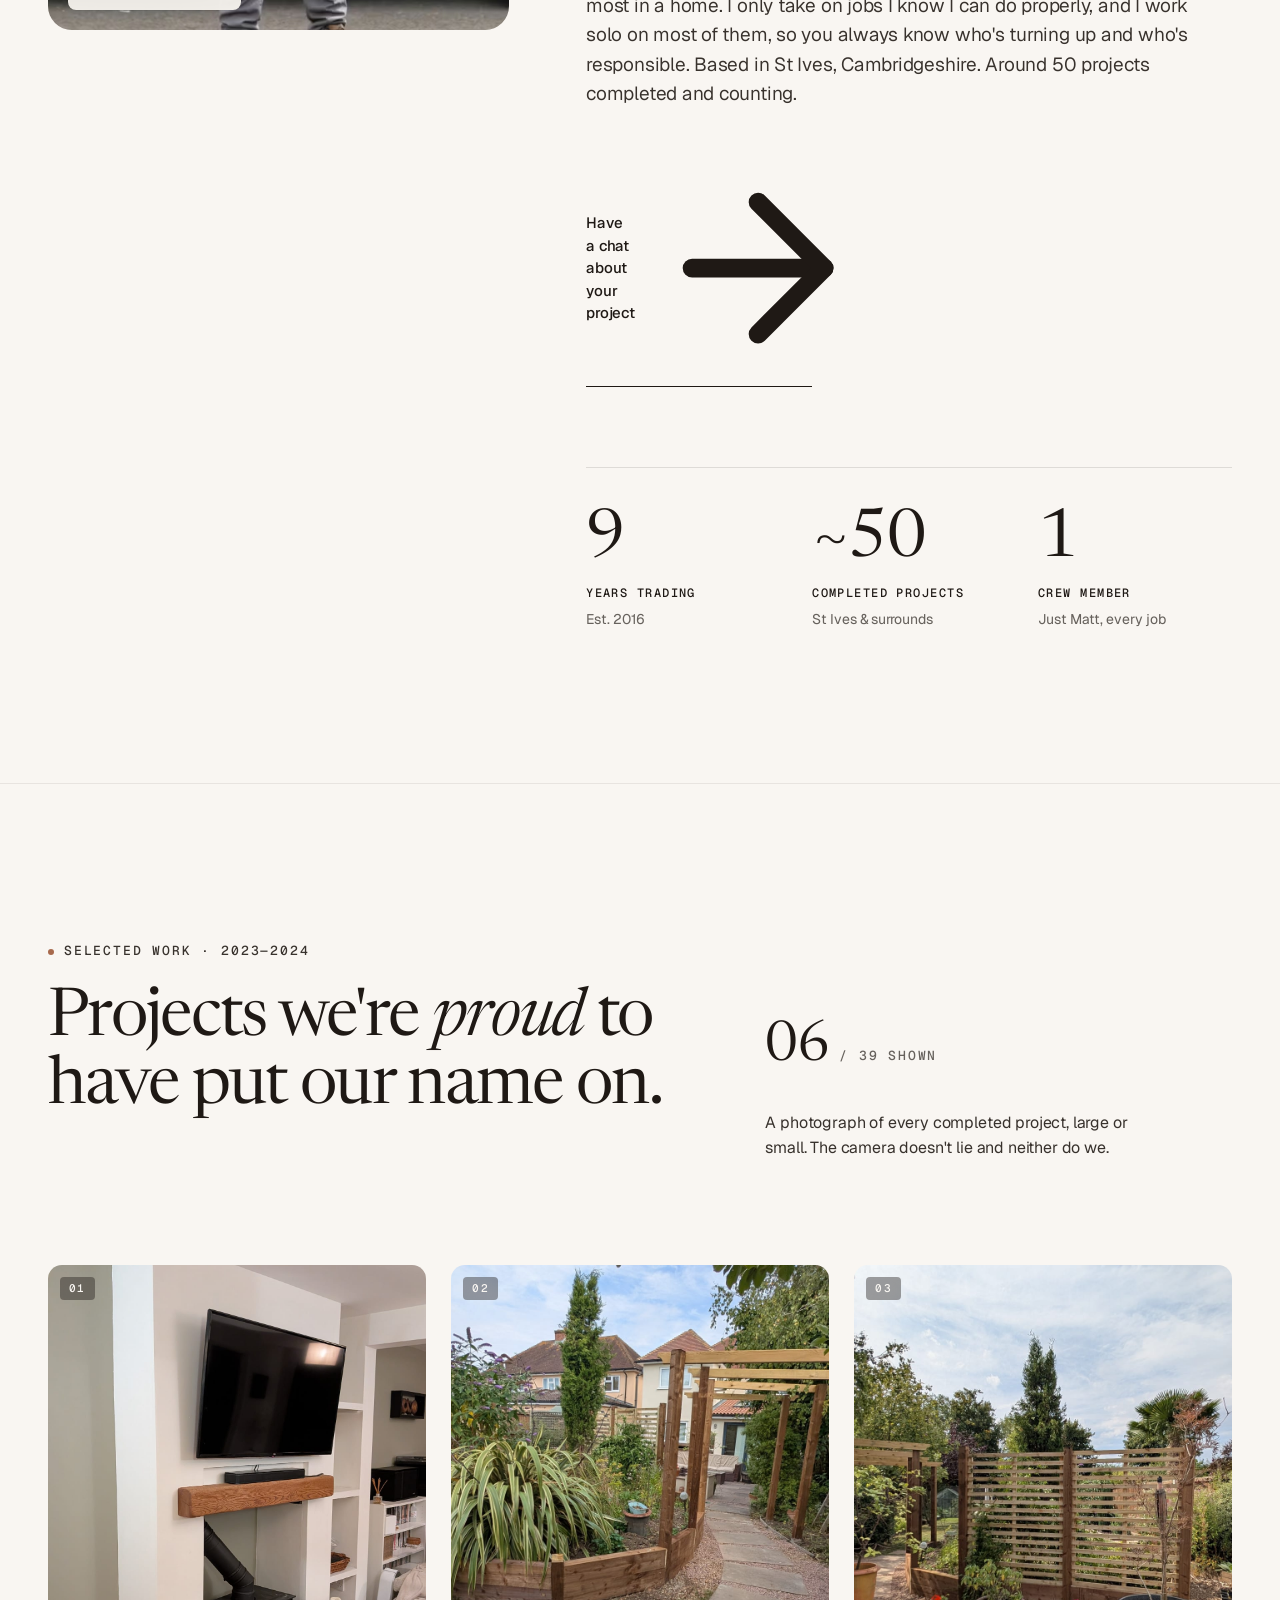
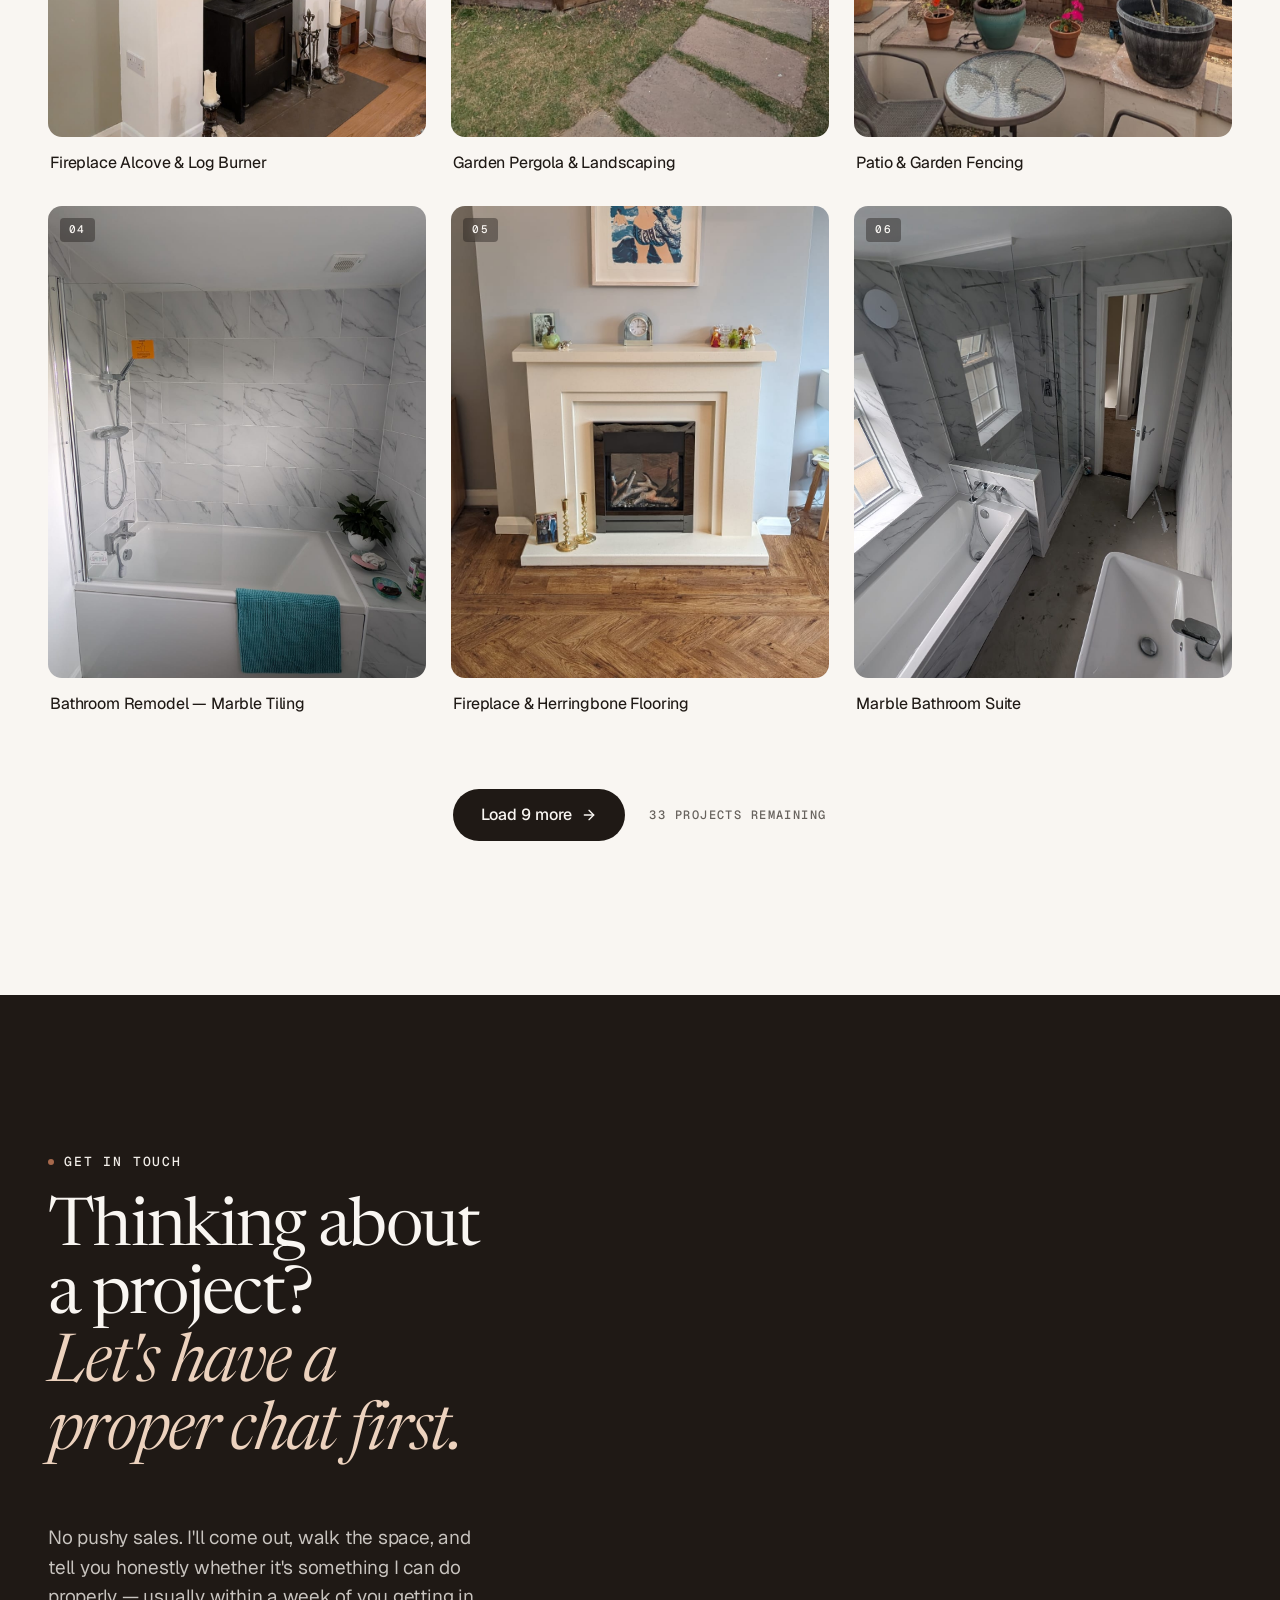
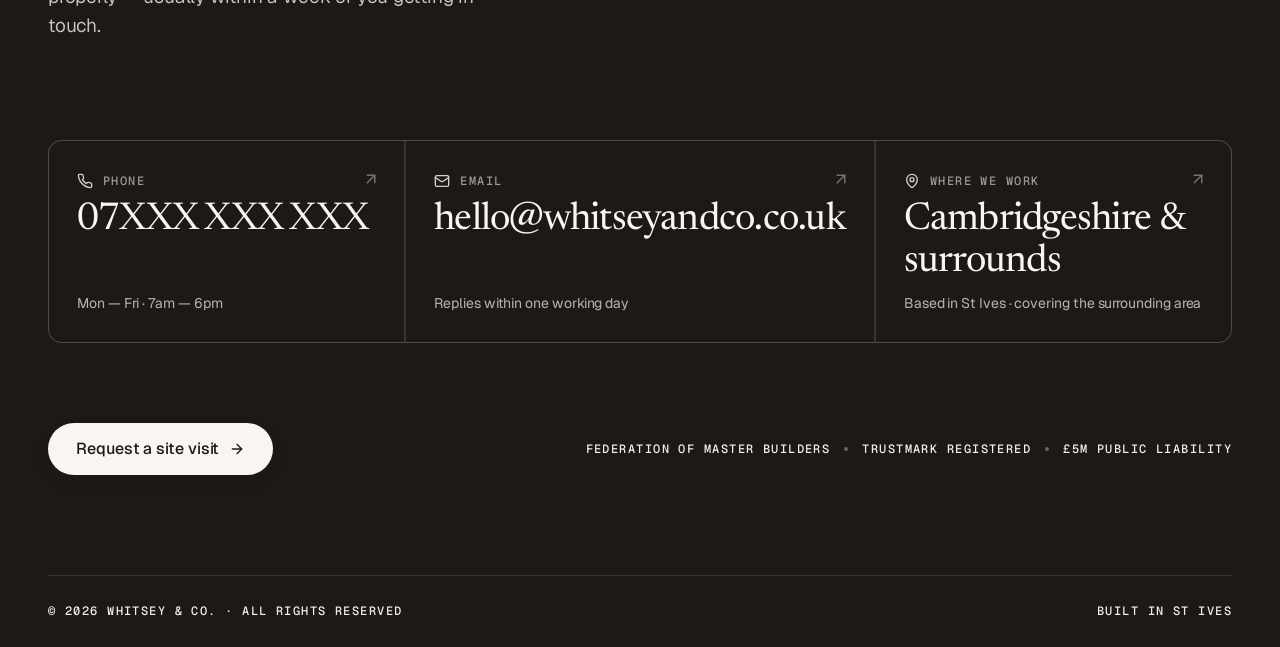
==== commit 9cec811f: "Update website content Co-Authored-By: Claude Sonnet 4.5 <noreply@anthropic.com>" ====
--- a/index.html
+++ b/index.html
@@ -3,7 +3,8 @@
 <head>
   <meta charset="utf-8" />
   <meta name="viewport" content="width=device-width,initial-scale=1" />
-  <title>Whitsey &amp; Co. — Building Better Homes, Together</title>
+  <title>Whitsey &amp; Co.</title>
+  <link rel="icon" type="image/png" href="favicon.png" />
 
   <link rel="preconnect" href="https://fonts.googleapis.com" />
   <link rel="preconnect" href="https://fonts.gstatic.com" crossorigin />
@@ -746,7 +747,7 @@
           <p class="body-lg">
             I started Whitsey &amp; Co. in 2016 after a career teaching in secondary schools. What I wanted was simple: to work directly with the people I'm building for, understand exactly what they need, and finish every job feeling proud of the result.
           </p>
-          <p class="body-md">
+          <p class="body-lg">
             Most of my work is kitchens and bathrooms — the rooms that matter most in a home. I only take on jobs I know I can do properly, and I work solo on most of them, so you always know who's turning up and who's responsible. Based in St Ives, Cambridgeshire. Around 50 projects completed and counting.
           </p>
         </div>
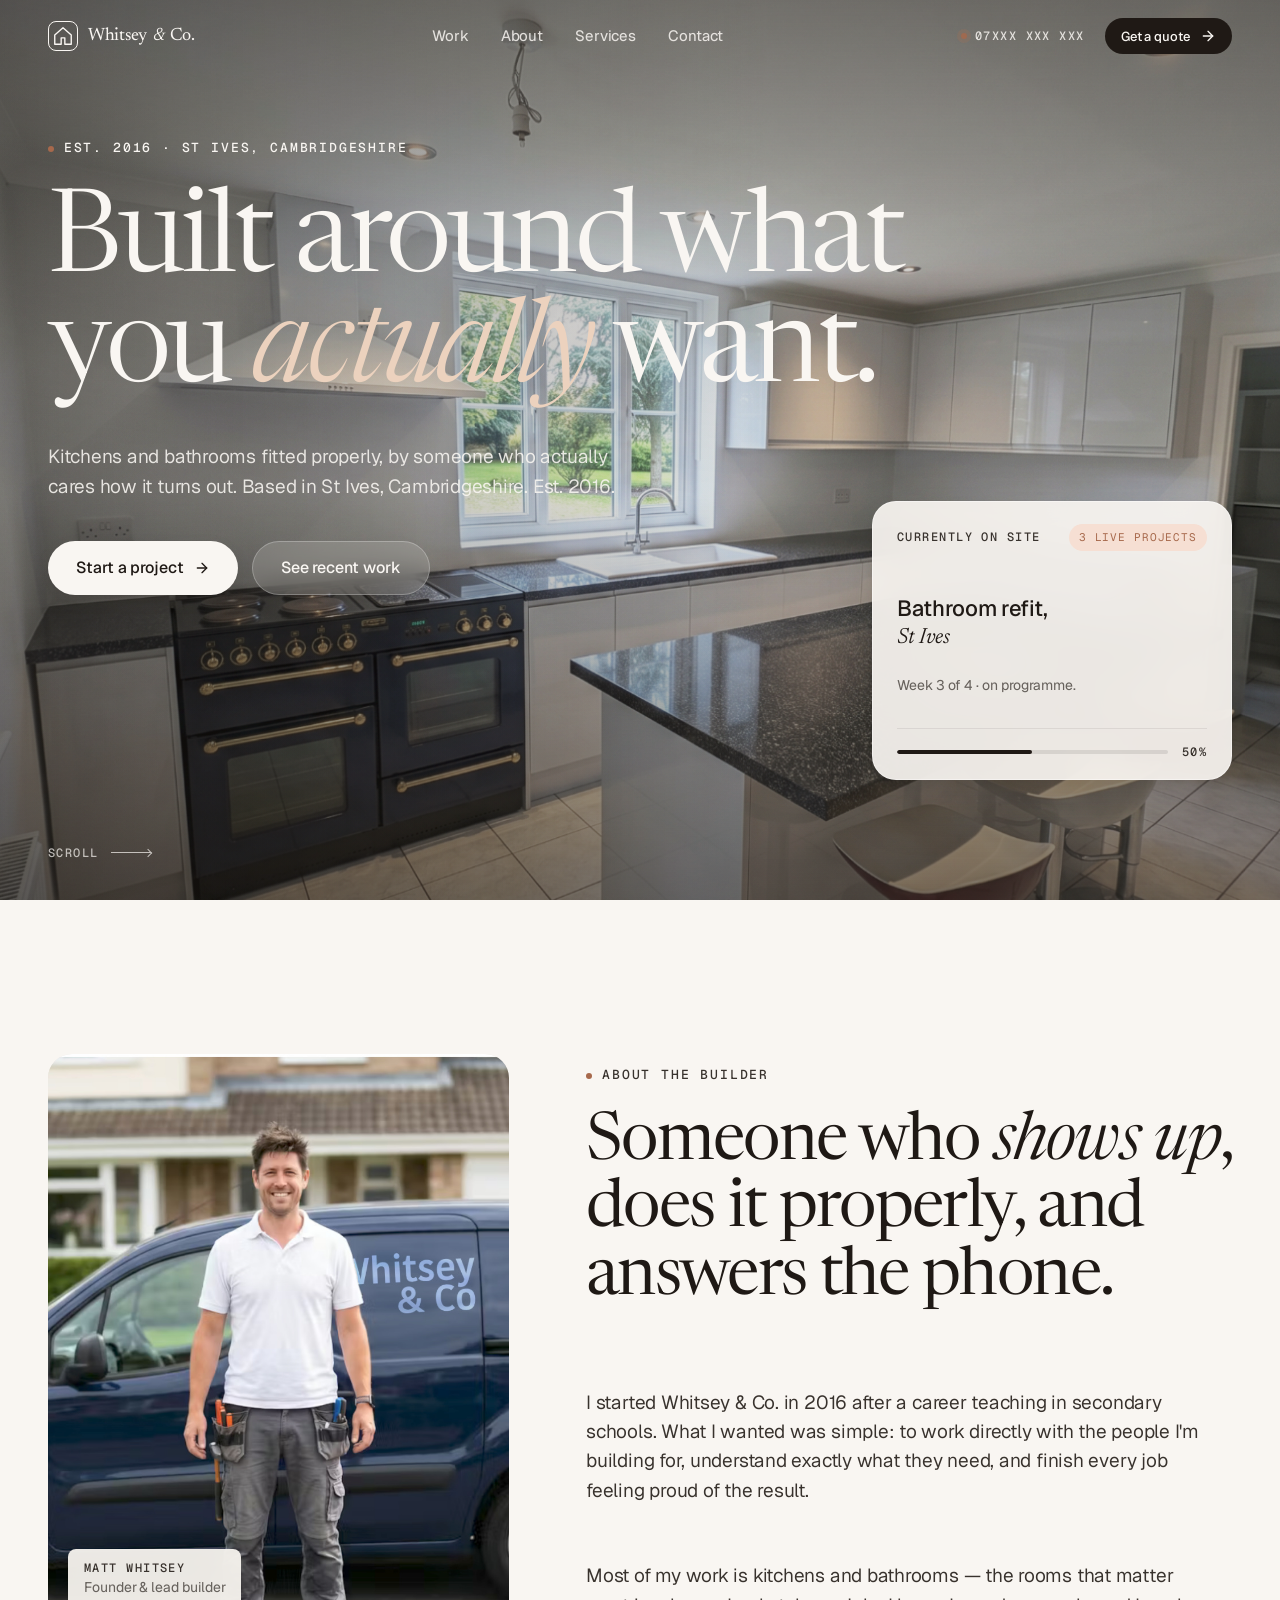
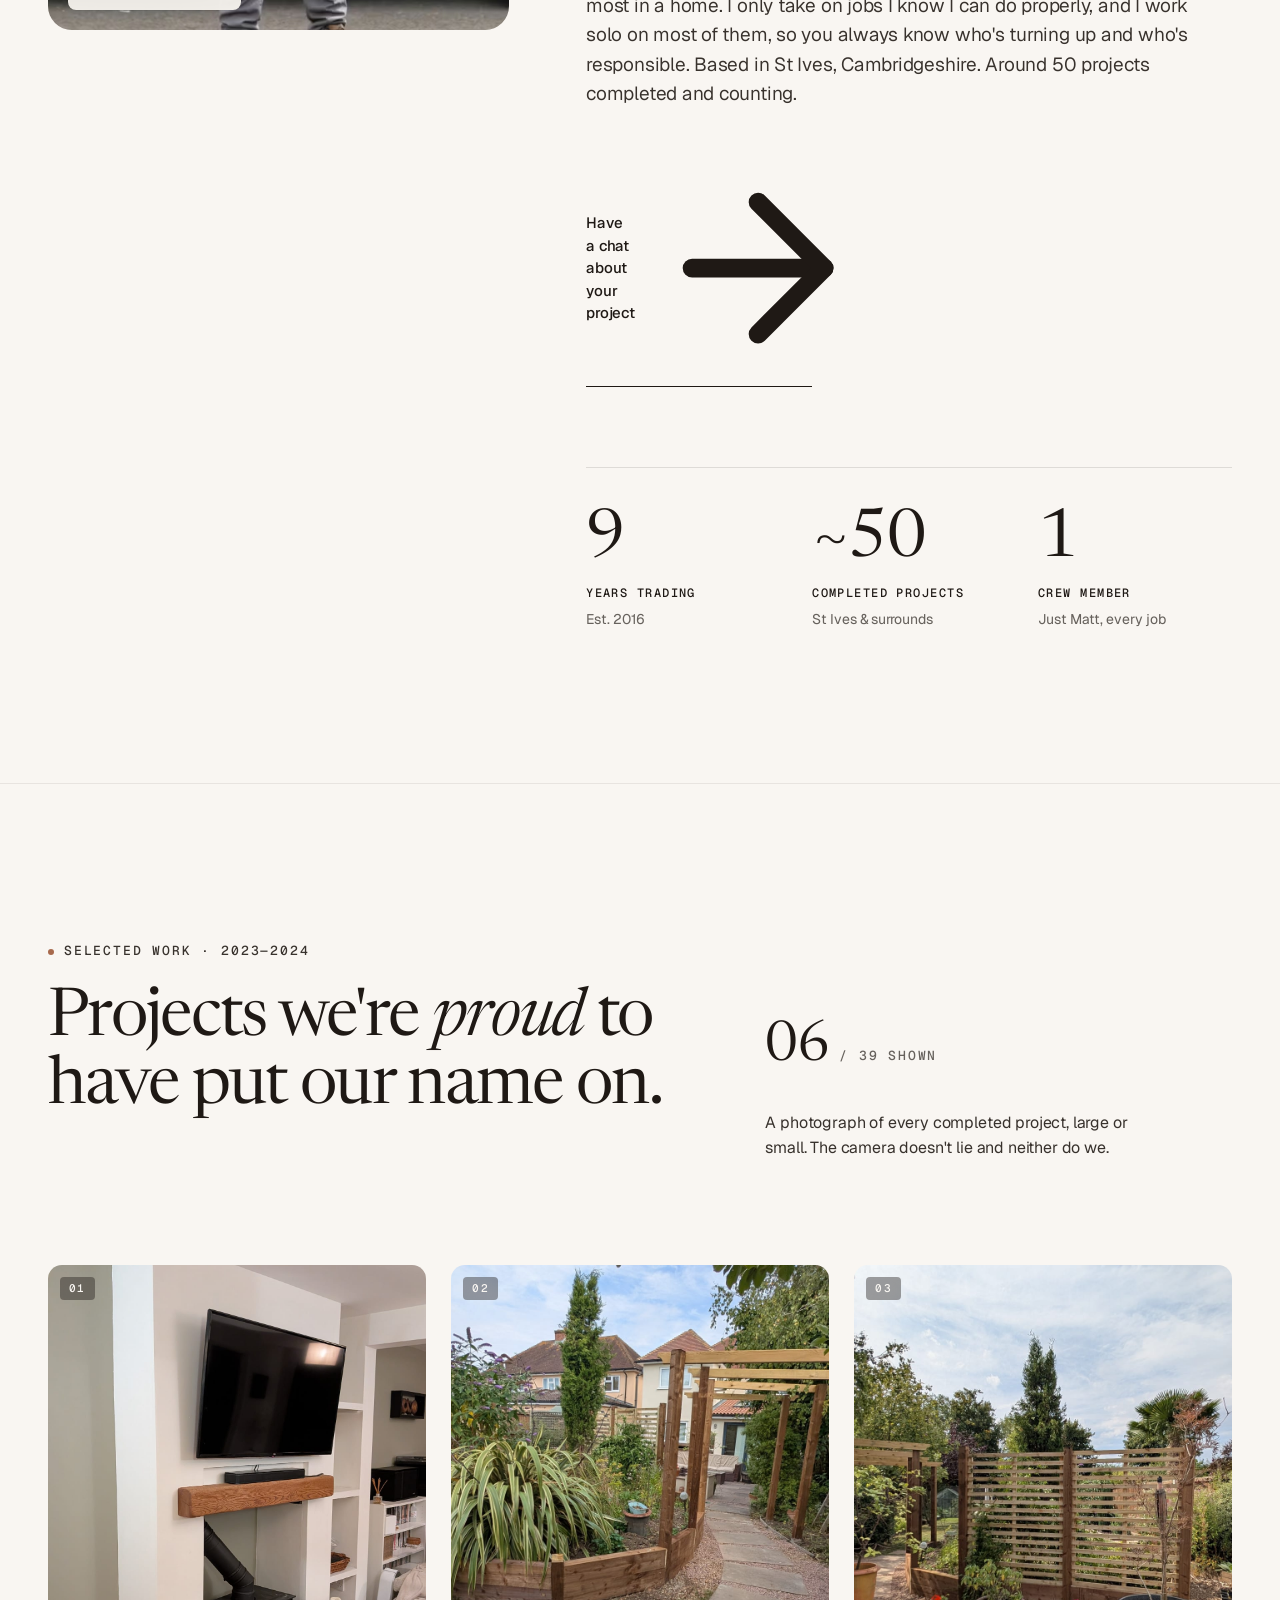
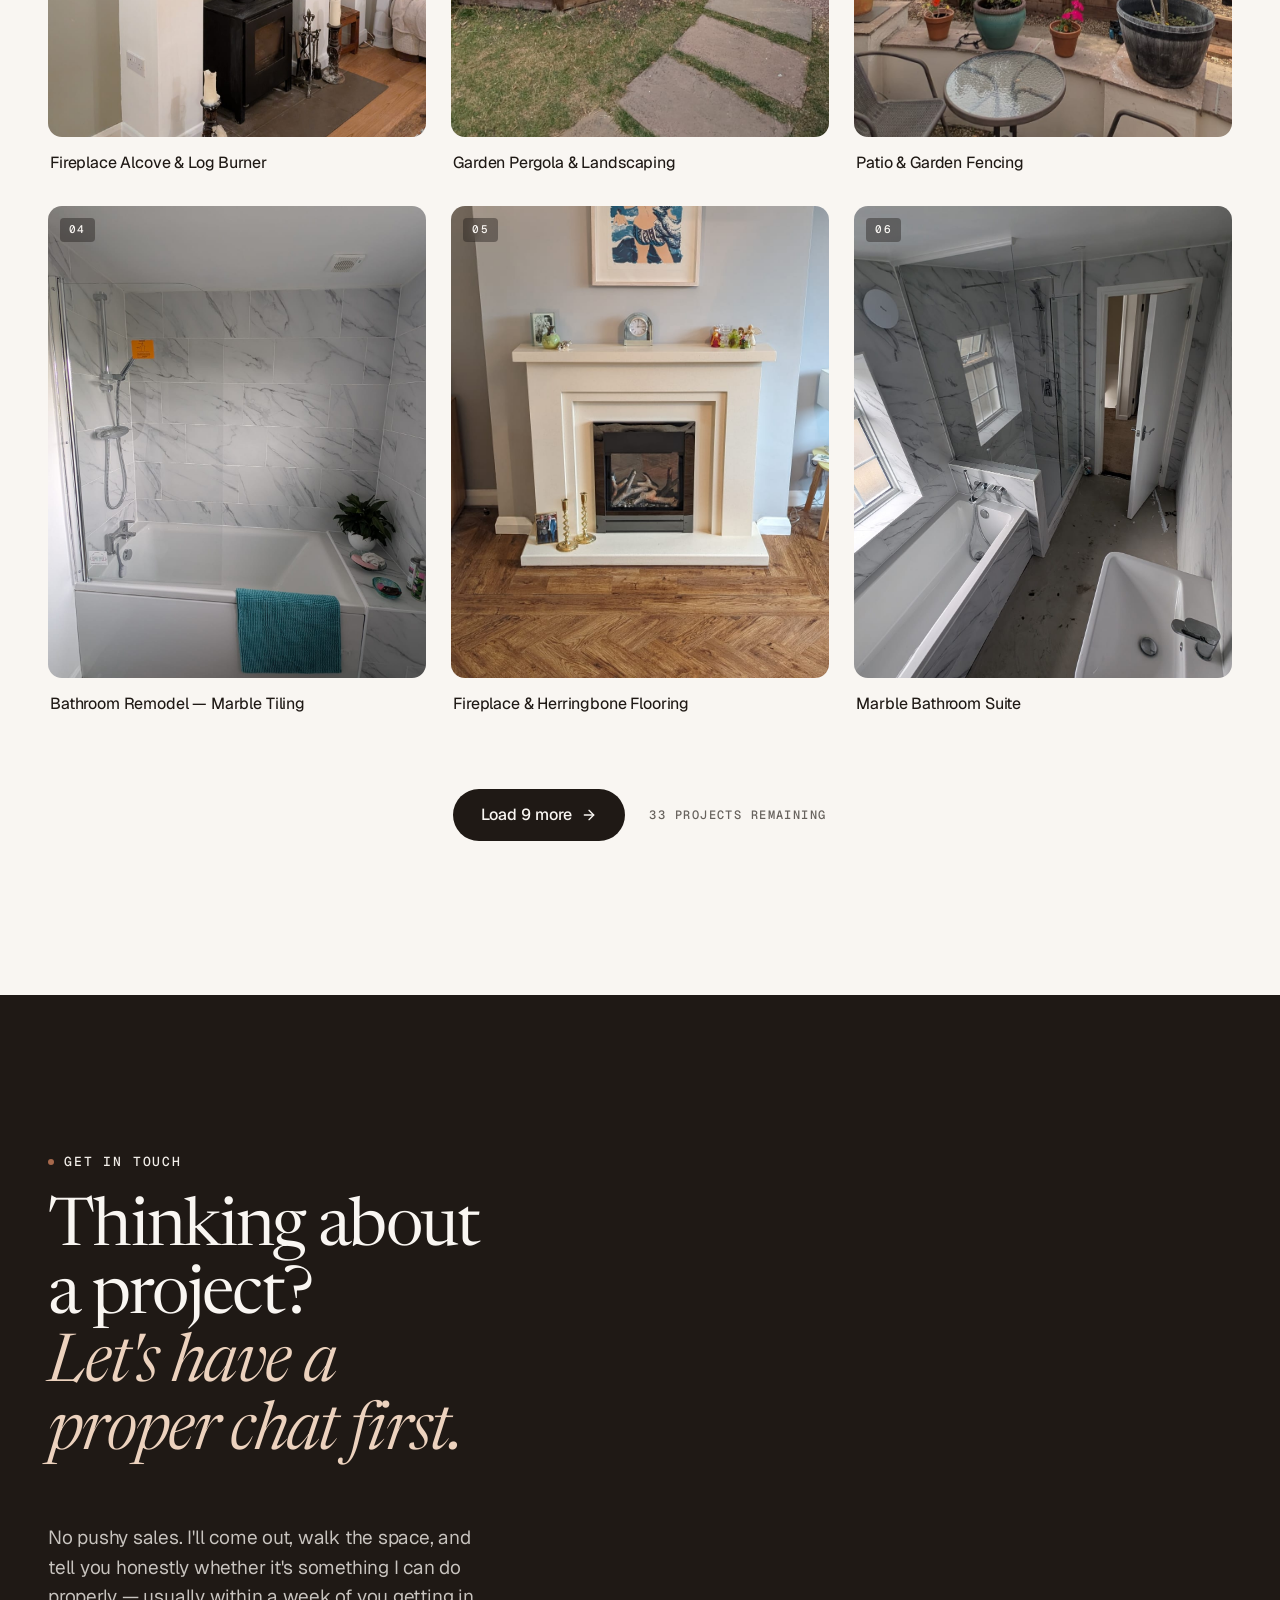
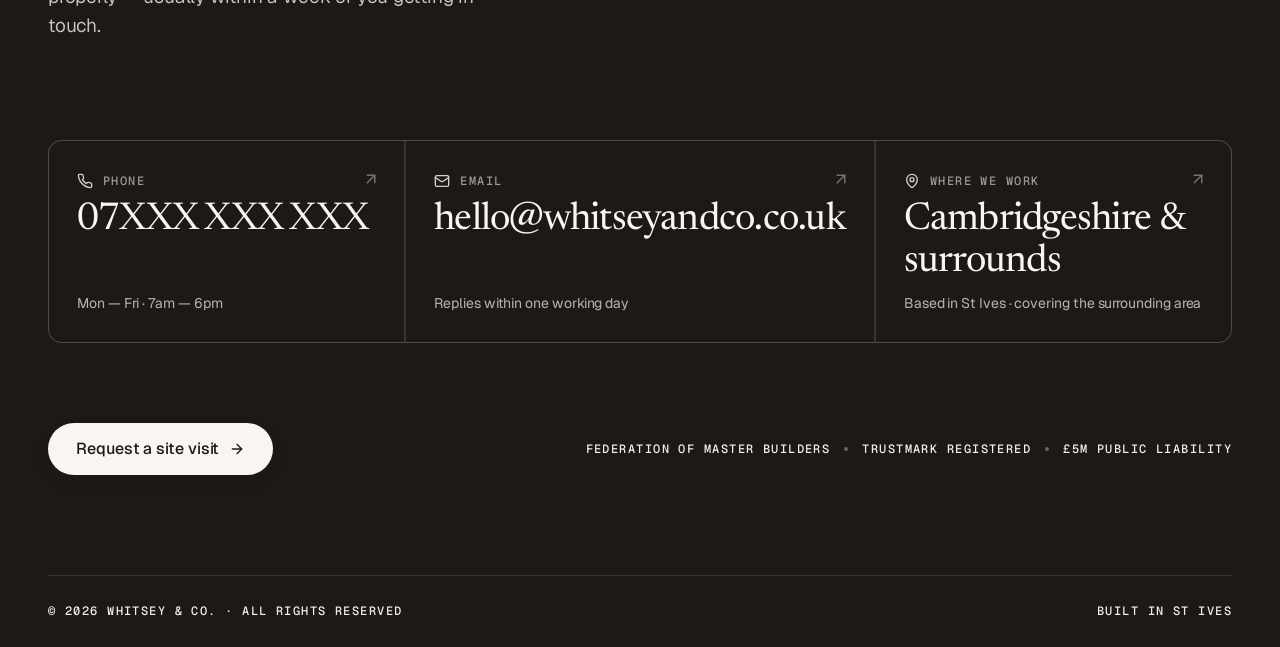
==== commit 1c881da6: "Update website content Co-Authored-By: Claude Sonnet 4.5 <noreply@anthropic.com>" ====
--- a/index.html
+++ b/index.html
@@ -4,7 +4,8 @@
   <meta charset="utf-8" />
   <meta name="viewport" content="width=device-width,initial-scale=1" />
   <title>Whitsey &amp; Co.</title>
-  <link rel="icon" type="image/png" href="favicon.png" />
+  <link rel="icon" type="image/png" sizes="64x64" href="favicon.png" />
+  <link rel="apple-touch-icon" sizes="180x180" href="apple-touch-icon.png" />
 
   <link rel="preconnect" href="https://fonts.googleapis.com" />
   <link rel="preconnect" href="https://fonts.gstatic.com" crossorigin />
